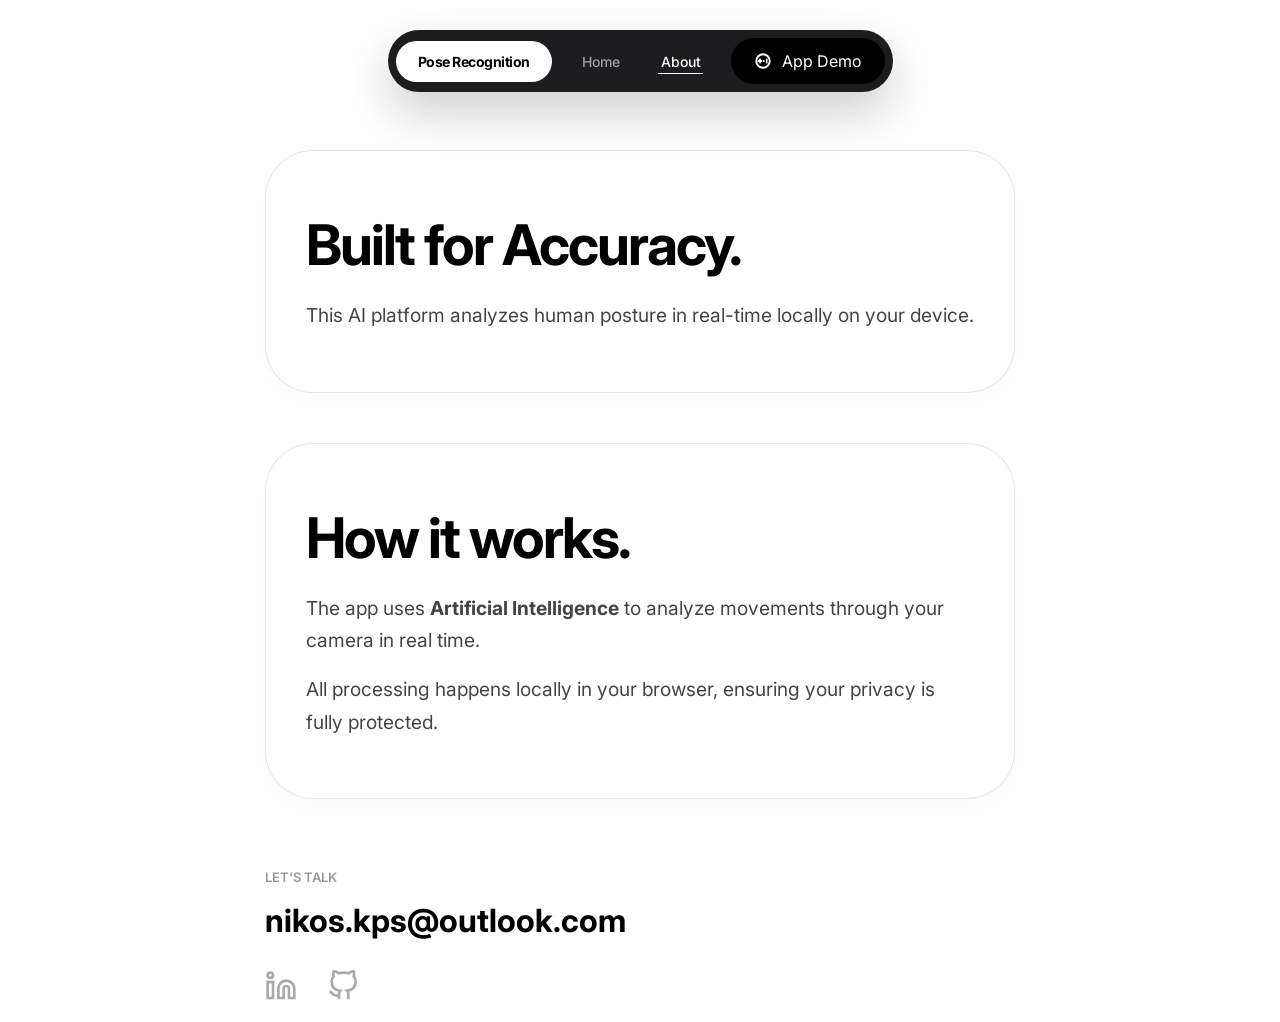
==== about.html @ 8b058928 "Add files via upload" ====
<!DOCTYPE html>
<html lang="en">
<head>
    <meta charset="UTF-8">
    <meta name="viewport" content="width=device-width, initial-scale=1.0">
    <title>About | Pose AI</title>
    <link rel="icon" href="data:image/svg+xml,<svg xmlns='http://www.w3.org/2000/svg' viewBox='0 0 24 24' fill='none' stroke='%23000' stroke-width='2'><circle cx='12' cy='5' r='2'/><path d='M12 7v7M9 21l3-7 3 7M7 11l-2 3M17 11l2 3'/></svg>">
    <link href="https://fonts.googleapis.com/css2?family=Inter:wght@400;500;600;700;800&display=swap" rel="stylesheet">
    <link rel="stylesheet" href="style.css">
</head>
<body>
    <nav class="navbar animate-in">
        <div class="nav-container">
            <div class="nav-brand-box"><span class="brand-text">Pose Recognition</span></div>
            <ul class="nav-links">
                <li><a href="home.html" class="nav-item">Home</a></li>
                <li><a href="about.html" class="nav-item active">About</a></li>
            </ul>
            <a href="index.html" class="nav-cta-btn">
                <svg class="icon-control" viewBox="0 0 24 24"><path d="M6 12h4m-2-2v4m5-2h.01M17 12h.01M17 10h.01M17 14h.01M12 21a9 9 0 1 1 0-18 9 9 0 0 1 0 18Z" stroke-linecap="round" stroke-linejoin="round"/></svg>
                <span>App Demo</span>
            </a>
        </div>
    </nav>
    <div class="about-container animate-in">
        <div class="content-card">
            <h1>Built for Accuracy.</h1>
            <p>This AI platform analyzes human posture in real-time locally on your device.</p>
        </div>
        <div class="content-card">
            <h1>How it works.</h1>
            <p>The app uses <strong>Artificial Intelligence</strong> to analyze movements through your camera in real time.</p>
            <p style="margin-top: 16px;">All processing happens locally in your browser, ensuring your privacy is fully protected.</p>
        </div>
        <div class="contact-section">
            <span class="contact-label">Let's Talk</span>
            <a href="mailto:nikos.kps@outlook.com" class="contact-email">nikos.kps@outlook.com</a>
            <div class="socials-container">
                <a href="https://www.linkedin.com/in/nikolaos-kapsalas-1b1b91358" target="_blank" class="social-link-svg">
                    <svg viewBox="0 0 24 24" class="icon-svg"><path d="M16 8a6 6 0 0 1 6 6v7h-4v-7a2 2 0 0 0-2-2 2 2 0 0 0-2 2v7h-4v-7a6 6 0 0 1 6-6z"></path><rect x="2" y="9" width="4" height="12"></rect><circle cx="4" cy="4" r="2"></circle></svg>
                </a>
                <a href="https://github.com/NikosKps" target="_blank" class="social-link-svg">
                    <svg viewBox="0 0 24 24" class="icon-svg"><path d="M9 19c-5 1.5-5-2.5-7-3m14 6v-3.87a3.37 3.37 0 0 0-.94-2.61c3.14-.35 6.44-1.54 6.44-7A5.44 5.44 0 0 0 20 4.77 5.07 5.07 0 0 0 19.91 1S18.73.65 16 2.48a13.38 13.38 0 0 0-7 0C6.27.65 5.09 1 5.09 1A5.07 5.07 0 0 0 5 4.77a5.44 5.44 0 0 0-1.5 3.78c0 5.42 3.3 6.61 6.44 7A3.37 3.37 0 0 0 9 18.13V22"></path></svg>
                </a>
            </div>
        </div>
    </div>
</body>
</html>
---- style.css ----
:root {
    --bg-page: #ffffff;
    --nav-bg: #1d1d1f;
    --text-nav: #a1a1a6;
    --border-card: rgba(0, 0, 0, 0.1);
    --card-bg: #ffffff;
    --text-primary: #000000;
    --text-secondary: #444444;
    --text-muted: #999999;
    --brand-bg: #ffffff;
    --brand-color: #000000;
    --status-neutral-bg: #f5f5f5;
    --status-neutral-color: #999;
    --canvas-bg: #000;
    --social-color: #aaaaaa;
    --social-hover: #000000;
}

@media (prefers-color-scheme: dark) {
    :root {
        --bg-page: #0f0f0f;
        --border-card: rgba(255, 255, 255, 0.08);
        --card-bg: #1a1a1a;
        --text-primary: #f5f5f5;
        --text-secondary: #aaaaaa;
        --text-muted: #666666;
        --brand-bg: #2a2a2a;
        --brand-color: #ffffff;
        --status-neutral-bg: #1a1a1a;
        --status-neutral-color: #666;
        --canvas-bg: #111;
        --social-color: #666;
        --social-hover: #ffffff;
    }
    .content-card h1 { color: var(--text-primary); }
    .menu-card { color: var(--text-primary) !important; }
    .contact-email { color: var(--text-primary) !important; }
    .menu-card:hover { border-color: #fff; }
    .status-loading { background: #222; color: #888; }
    .btn-secondary:hover { border-color: #fff; }
}

* { box-sizing: border-box; margin: 0; padding: 0; }

body, h1, h2, h3, p, span, div, li, label {
    cursor: default;
    user-select: none;
}
a, button, .menu-card, .social-link-svg, .nav-cta-btn {
    cursor: pointer !important;
}

body {
    font-family: 'Inter', -apple-system, sans-serif;
    background-color: var(--bg-page);
    display: flex;
    flex-direction: column;
    align-items: center;
    padding-top: 150px;
    padding-left: 20px;
    padding-right: 20px;
    -webkit-font-smoothing: antialiased;
    overflow-x: hidden;
    transition: background-color 0.3s;
}

/* --- NAVBAR --- */
.navbar {
    position: fixed;
    top: 30px;
    left: 0; right: 0;
    display: flex;
    justify-content: center;
    z-index: 1000;
    pointer-events: none;
}
.nav-container {
    display: flex;
    align-items: center;
    padding: 8px;
    background: var(--nav-bg);
    border-radius: 100px;
    box-shadow: 0 20px 50px rgba(0,0,0,0.2);
    gap: 12px;
    pointer-events: auto;
    width: fit-content;
}
.nav-brand-box {
    display: flex;
    align-items: center;
    background: var(--brand-bg);
    padding: 12px 22px;
    border-radius: 100px;
}
.brand-text { font-size: 14px; font-weight: 700; color: var(--brand-color); letter-spacing: -0.5px; white-space: nowrap; }

.nav-links { display: flex; gap: 5px; list-style: none; }
.nav-item {
    text-decoration: none; color: var(--text-nav);
    font-size: 14px; font-weight: 500; padding: 10px 18px;
    position: relative; transition: color 0.3s ease;
}
.nav-item::after {
    content: ''; position: absolute;
    width: 60%; height: 1.5px; bottom: 6px; left: 20%;
    background-color: #ffffff; transform: scaleX(0); opacity: 0;
    transition: all 0.4s cubic-bezier(0.16, 1, 0.3, 1);
}
.nav-item:hover { color: #ffffff; }
.nav-item:hover::after { transform: scaleX(1); opacity: 1; }
.nav-item.active { color: #ffffff; }
.nav-item.active::after { transform: scaleX(1); opacity: 1; }

.nav-cta-btn {
    display: flex; align-items: center; gap: 10px;
    background: #000; color: #fff;
    padding: 12px 22px; border-radius: 100px;
    text-decoration: none; border: 1px solid transparent;
    transition: all 0.4s cubic-bezier(0.16, 1, 0.3, 1);
}
.icon-control { width: 18px; height: 18px; fill: none; stroke: #ffffff; stroke-width: 2.5; transition: 0.4s; }
.nav-cta-btn:hover { background: #ffffff; color: #000; border-color: #000; }
.nav-cta-btn:hover .icon-control { stroke: #000; transform: rotate(-10deg); }
.nav-cta-current {
    display: flex; align-items: center; gap: 10px;
    background: #333; color: #fff;
    padding: 12px 22px; border-radius: 100px;
    border: 1px solid transparent; opacity: 0.6;
    cursor: default !important;
}

/* --- MOBILE NAVBAR --- */
@media (max-width: 540px) {
    .navbar { top: 16px; left: 12px; right: 12px; }
    .nav-container { gap: 6px; padding: 6px; width: 100%; justify-content: space-between; }
    .nav-brand-box { padding: 10px 14px; }
    .brand-text { font-size: 12px; }
    .nav-links { display: none; }
    .nav-cta-btn { padding: 10px 14px; }
    .nav-cta-btn span { display: none; }
    body { padding-top: 110px; }
}

/* --- CONTENT --- */
.about-container, .app-content {
    width: 100%; max-width: 750px;
    display: flex; flex-direction: column;
    align-items: flex-start; text-align: left;
}
.content-card {
    background: var(--card-bg);
    padding: 60px 40px; border-radius: 48px;
    border: 1px solid var(--border-card);
    margin-bottom: 50px; width: 100%;
    box-shadow: 0 10px 30px rgba(0,0,0,0.02);
}
.content-card h1 { font-size: 3.5rem; letter-spacing: -2px; margin-bottom: 20px; color: var(--text-primary); }
.content-card p { font-size: 1.2rem; color: var(--text-secondary); line-height: 1.7; }

.menu-grid {
    display: grid; grid-template-columns: repeat(auto-fit, minmax(280px, 1fr));
    gap: 25px; width: 100%; max-width: 850px; margin-top: 50px;
}
.menu-card {
    background: var(--card-bg); padding: 45px 30px; border-radius: 40px;
    border: 1px solid var(--border-card); text-decoration: none !important;
    color: var(--text-primary) !important; transition: 0.4s;
    display: flex; flex-direction: column; align-items: center; text-align: center;
}
.menu-card:hover { transform: translateY(-10px); box-shadow: 0 30px 60px rgba(0,0,0,0.08); border-color: #000; }
.menu-card h3 { margin-bottom: 10px; }
.menu-card p { color: var(--text-secondary); }

/* --- CONTACT --- */
.contact-section { width: 100%; padding: 20px 0; }
.contact-label { font-size: 13px; color: var(--text-muted); text-transform: uppercase; font-weight: 600; display: block; margin-bottom: 16px; }
.contact-email {
    color: var(--text-primary);
    text-decoration: none;
    font-weight: 700;
    font-size: 2rem;
    display: inline-block;
    position: relative;
}
.contact-email::after {
    content: '';
    position: absolute;
    left: 0;
    bottom: -2px;
    width: 100%;
    height: 2px;
    background: var(--text-primary);
    transform: scaleX(0);
    transform-origin: left;
    transition: transform 0.4s cubic-bezier(0.16, 1, 0.3, 1);
}
.contact-email:hover::after { transform: scaleX(1); }

.socials-container { display: flex; gap: 30px; align-items: center; margin-top: 30px; }
.social-link-svg { color: var(--social-color); transition: 0.3s; display: flex; align-items: center; }
.social-link-svg:hover { color: var(--social-hover); transform: translateY(-3px); }
.icon-svg { width: 32px; height: 32px; stroke: currentColor; fill: none; stroke-width: 2; }

/* --- APP / CAMERA --- */
#canvas-container {
    width: 100%; max-width: 450px; aspect-ratio: 1/1;
    border-radius: 40px; overflow: hidden;
    background: var(--canvas-bg); border: 1px solid var(--border-card);
    margin: 0 auto 20px;
}
.btn-group {
    width: 100%; display: flex; justify-content: center;
    gap: 12px; margin-bottom: 25px;
}
.btn-main {
    padding: 18px 45px; font-size: 16px; font-weight: 700;
    background: #000; color: #fff; border: none;
    border-radius: 100px; transition: 0.3s; align-self: center;
}
.btn-main:hover:not(:disabled) { background: #333; transform: translateY(-2px); }
.btn-main:disabled { opacity: 0.5; cursor: not-allowed !important; transform: none; }

.btn-secondary {
    padding: 18px 45px; font-size: 16px; font-weight: 700;
    background: transparent; color: var(--text-primary);
    border: 2px solid var(--border-card);
    border-radius: 100px; transition: 0.3s; align-self: center;
    display: none;
}
.btn-secondary:hover { border-color: #000; }

#label-container {
    margin: 30px auto; padding: 15px 40px; border-radius: 100px;
    font-size: 15px; font-weight: 700; text-transform: uppercase;
    width: fit-content; transition: background 0.3s, color 0.3s;
}
.status-neutral { background: var(--status-neutral-bg); color: var(--status-neutral-color); }
.status-main { background: #000; color: #fff; }
.status-loading { background: #f0f0f0; color: #555; animation: pulse 1.2s ease-in-out infinite; }

/* --- ANIMATIONS --- */
@keyframes pulse { 0%, 100% { opacity: 1; } 50% { opacity: 0.5; } }
.animate-in { opacity: 0; animation: slideInUp 0.8s cubic-bezier(0.16, 1, 0.3, 1) forwards; }
@keyframes slideInUp { from { opacity: 0; transform: translateY(30px); } to { opacity: 1; transform: translateY(0); } }
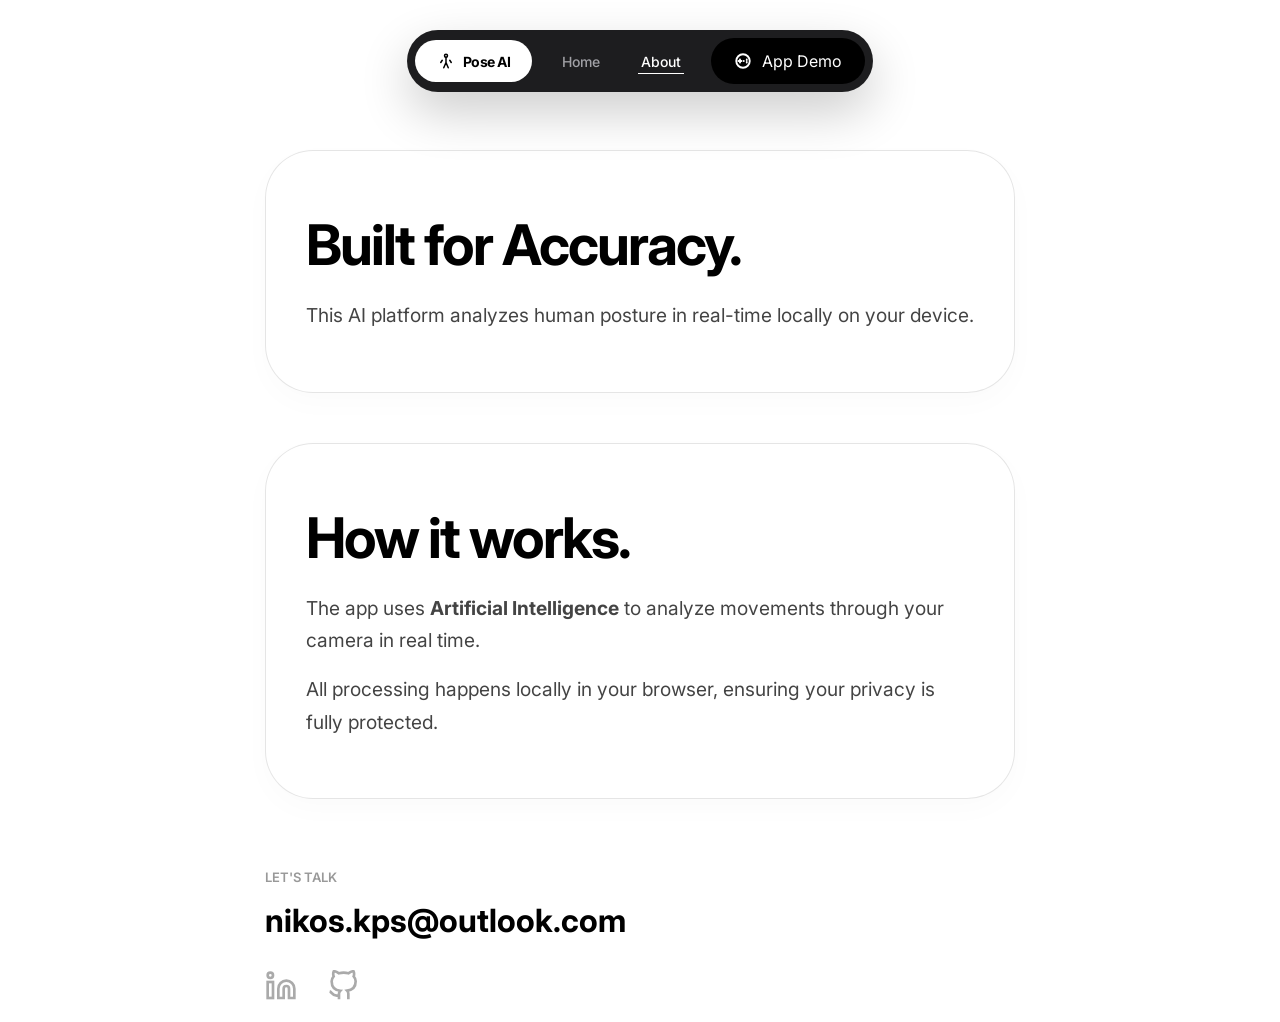
==== commit 0b3110cd: "Implement mobile menu and toggle script Added mobile navigation menu and toggle functionality." ====
--- a/about.html
+++ b/about.html
@@ -11,7 +11,10 @@
 <body>
     <nav class="navbar animate-in">
         <div class="nav-container">
-            <div class="nav-brand-box"><span class="brand-text">Pose Recognition</span></div>
+            <a href="home.html" class="nav-brand-box" style="text-decoration:none;display:flex;align-items:center;gap:8px;">
+                <svg style="width:18px;height:18px;fill:none;stroke:var(--brand-color);stroke-width:2;stroke-linecap:round;stroke-linejoin:round;flex-shrink:0;" viewBox="0 0 24 24"><circle cx="12" cy="5" r="2"/><path d="M12 7v7M9 21l3-7 3 7M7 11l-2 3M17 11l2 3"/></svg>
+                <span class="brand-text">Pose AI</span>
+            </a>
             <ul class="nav-links">
                 <li><a href="home.html" class="nav-item">Home</a></li>
                 <li><a href="about.html" class="nav-item active">About</a></li>
@@ -20,8 +23,22 @@
                 <svg class="icon-control" viewBox="0 0 24 24"><path d="M6 12h4m-2-2v4m5-2h.01M17 12h.01M17 10h.01M17 14h.01M12 21a9 9 0 1 1 0-18 9 9 0 0 1 0 18Z" stroke-linecap="round" stroke-linejoin="round"/></svg>
                 <span>App Demo</span>
             </a>
+            <button class="hamburger-btn" id="hamburger" onclick="toggleMenu()" aria-label="Menu">
+                <span></span><span></span><span></span>
+            </button>
         </div>
     </nav>
+
+    <div class="mobile-menu" id="mobile-menu">
+        <a href="home.html">Home</a>
+        <a href="about.html" class="active">About</a>
+        <div class="mobile-divider"></div>
+        <a href="index.html" class="mobile-cta">
+            <svg style="width:16px;height:16px;fill:none;stroke:#fff;stroke-width:2.5" viewBox="0 0 24 24"><path d="M6 12h4m-2-2v4m5-2h.01M17 12h.01M17 10h.01M17 14h.01M12 21a9 9 0 1 1 0-18 9 9 0 0 1 0 18Z" stroke-linecap="round" stroke-linejoin="round"/></svg>
+            App Demo
+        </a>
+    </div>
+
     <div class="about-container animate-in">
         <div class="content-card">
             <h1>Built for Accuracy.</h1>
@@ -45,5 +62,22 @@
             </div>
         </div>
     </div>
+
+    <script>
+        function toggleMenu() {
+            const btn = document.getElementById('hamburger');
+            const menu = document.getElementById('mobile-menu');
+            btn.classList.toggle('open');
+            menu.classList.toggle('open');
+        }
+        document.addEventListener('click', function(e) {
+            const btn = document.getElementById('hamburger');
+            const menu = document.getElementById('mobile-menu');
+            if (!btn.contains(e.target) && !menu.contains(e.target)) {
+                btn.classList.remove('open');
+                menu.classList.remove('open');
+            }
+        });
+    </script>
 </body>
-</html>+</html>
--- a/style.css
+++ b/style.css
@@ -88,6 +88,7 @@
 .nav-brand-box {
     display: flex;
     align-items: center;
+    gap: 8px;
     background: var(--brand-bg);
     padding: 12px 22px;
     border-radius: 100px;
@@ -129,6 +130,89 @@
     cursor: default !important;
 }
 
+/* --- HAMBURGER BUTTON --- */
+.hamburger-btn {
+    display: none;
+    flex-direction: column;
+    justify-content: center;
+    align-items: center;
+    gap: 5px;
+    width: 42px;
+    height: 42px;
+    background: transparent;
+    border: none;
+    cursor: pointer !important;
+    padding: 8px;
+    border-radius: 50%;
+    transition: background 0.2s;
+}
+.hamburger-btn:hover { background: rgba(255,255,255,0.1); }
+.hamburger-btn span {
+    display: block;
+    width: 20px;
+    height: 2px;
+    background: #fff;
+    border-radius: 2px;
+    transition: all 0.3s cubic-bezier(0.16, 1, 0.3, 1);
+    transform-origin: center;
+}
+.hamburger-btn.open span:nth-child(1) { transform: translateY(7px) rotate(45deg); }
+.hamburger-btn.open span:nth-child(2) { opacity: 0; transform: scaleX(0); }
+.hamburger-btn.open span:nth-child(3) { transform: translateY(-7px) rotate(-45deg); }
+
+/* --- MOBILE DROPDOWN --- */
+.mobile-menu {
+    display: none;
+    position: fixed;
+    top: 76px;
+    left: 12px;
+    right: 12px;
+    background: var(--nav-bg);
+    border-radius: 24px;
+    padding: 12px;
+    z-index: 999;
+    flex-direction: column;
+    gap: 4px;
+    box-shadow: 0 20px 50px rgba(0,0,0,0.3);
+    opacity: 0;
+    transform: translateY(-10px);
+    transition: opacity 0.3s cubic-bezier(0.16, 1, 0.3, 1), transform 0.3s cubic-bezier(0.16, 1, 0.3, 1);
+    pointer-events: none;
+}
+.mobile-menu.open {
+    opacity: 1;
+    transform: translateY(0);
+    pointer-events: auto;
+}
+.mobile-menu a {
+    text-decoration: none;
+    color: var(--text-nav);
+    font-size: 15px;
+    font-weight: 600;
+    padding: 14px 18px;
+    border-radius: 16px;
+    transition: background 0.2s, color 0.2s;
+    display: block;
+}
+.mobile-menu a:hover, .mobile-menu a.active {
+    background: rgba(255,255,255,0.08);
+    color: #fff;
+}
+.mobile-menu .mobile-divider {
+    height: 1px;
+    background: rgba(255,255,255,0.08);
+    margin: 4px 0;
+}
+.mobile-menu a.mobile-cta {
+    background: #000;
+    color: #fff;
+    display: flex;
+    align-items: center;
+    gap: 10px;
+    margin-top: 4px;
+}
+.mobile-menu a.mobile-cta:hover { background: #222; }
+
 /* --- MOBILE NAVBAR --- */
 @media (max-width: 540px) {
     .navbar { top: 16px; left: 12px; right: 12px; }
@@ -136,8 +220,10 @@
     .nav-brand-box { padding: 10px 14px; }
     .brand-text { font-size: 12px; }
     .nav-links { display: none; }
-    .nav-cta-btn { padding: 10px 14px; }
-    .nav-cta-btn span { display: none; }
+    .nav-cta-btn { display: none; }
+    .nav-cta-current { display: none; }
+    .hamburger-btn { display: flex; }
+    .mobile-menu { display: flex; }
     body { padding-top: 110px; }
 }
 
@@ -241,4 +327,4 @@
 /* --- ANIMATIONS --- */
 @keyframes pulse { 0%, 100% { opacity: 1; } 50% { opacity: 0.5; } }
 .animate-in { opacity: 0; animation: slideInUp 0.8s cubic-bezier(0.16, 1, 0.3, 1) forwards; }
-@keyframes slideInUp { from { opacity: 0; transform: translateY(30px); } to { opacity: 1; transform: translateY(0); } }+@keyframes slideInUp { from { opacity: 0; transform: translateY(30px); } to { opacity: 1; transform: translateY(0); } }
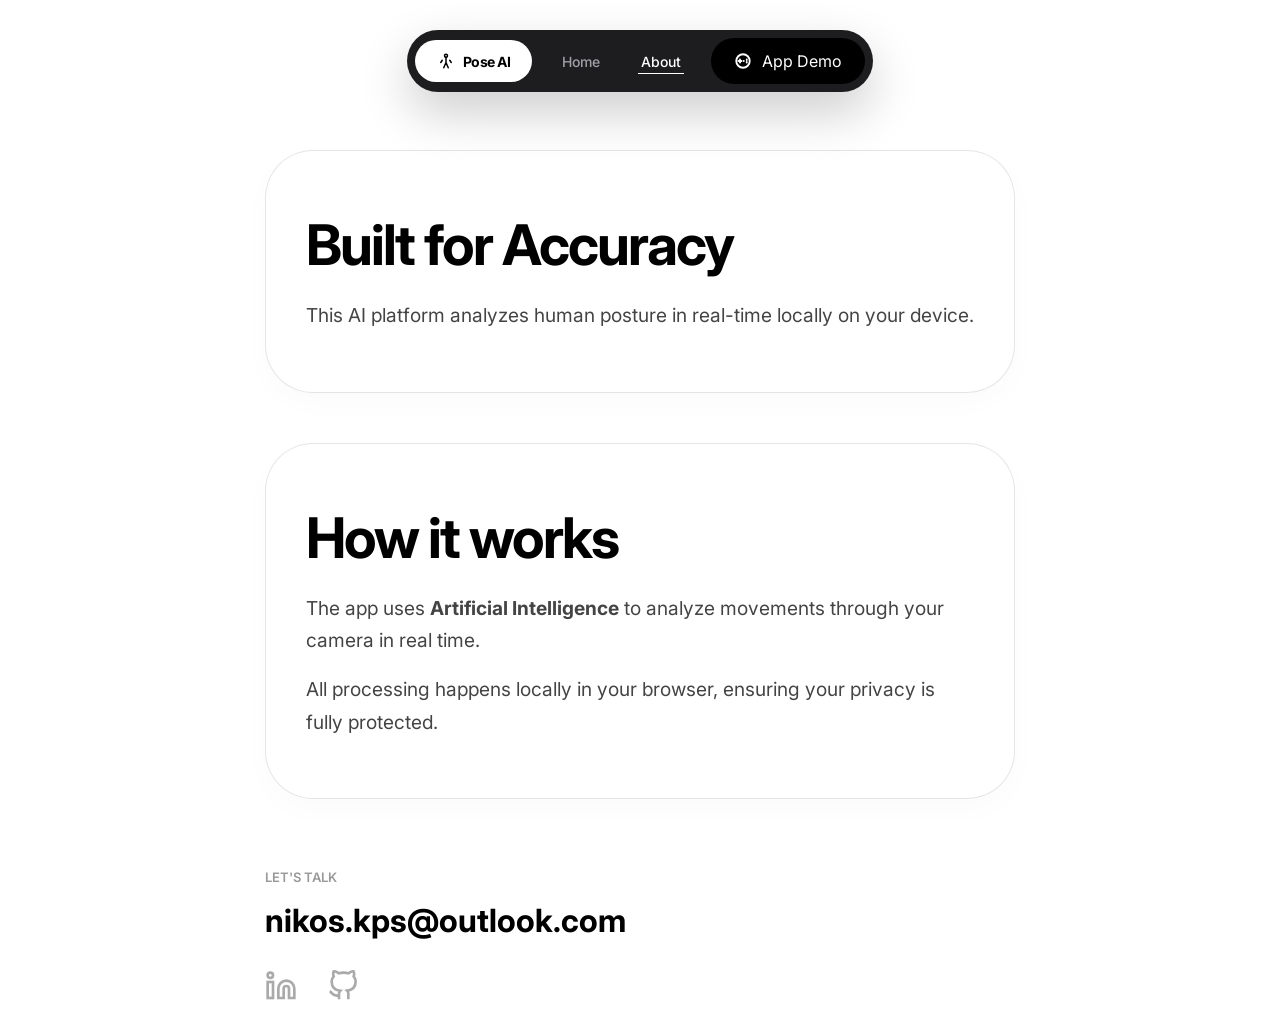
==== commit 0416c4bc: "Fix HTML encoding issues in about.html" ====
--- a/about.html
+++ b/about.html
@@ -41,11 +41,11 @@
 
     <div class="about-container animate-in">
         <div class="content-card">
-            <h1>Built for Accuracy.</h1>
+            <h1>Built for Accuracy</h1>
             <p>This AI platform analyzes human posture in real-time locally on your device.</p>
         </div>
         <div class="content-card">
-            <h1>How it works.</h1>
+            <h1>How it works</h1>
             <p>The app uses <strong>Artificial Intelligence</strong> to analyze movements through your camera in real time.</p>
             <p style="margin-top: 16px;">All processing happens locally in your browser, ensuring your privacy is fully protected.</p>
         </div>
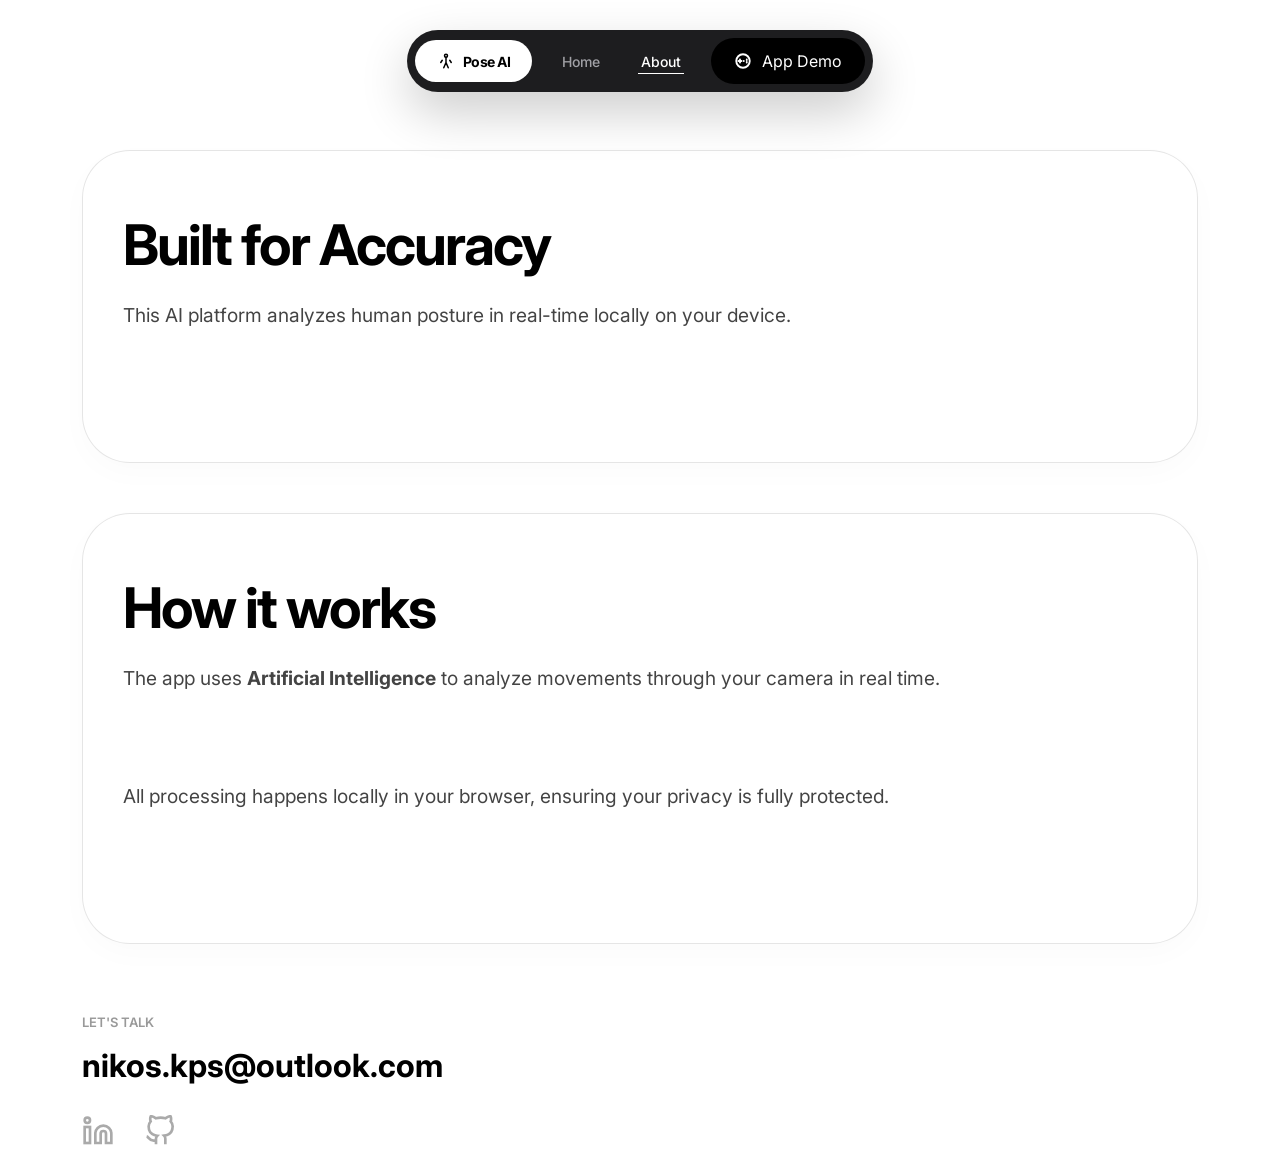
==== commit 45f43b6a: "Update about.html" ====
--- a/about.html
+++ b/about.html
@@ -1,18 +1,26 @@
 <!DOCTYPE html>
 <html lang="en">
+
 <head>
     <meta charset="UTF-8">
     <meta name="viewport" content="width=device-width, initial-scale=1.0">
     <title>About | Pose AI</title>
-    <link rel="icon" href="data:image/svg+xml,<svg xmlns='http://www.w3.org/2000/svg' viewBox='0 0 24 24' fill='none' stroke='%23000' stroke-width='2'><circle cx='12' cy='5' r='2'/><path d='M12 7v7M9 21l3-7 3 7M7 11l-2 3M17 11l2 3'/></svg>">
+    <link rel="icon"
+        href="data:image/svg+xml,<svg xmlns='http://www.w3.org/2000/svg' viewBox='0 0 24 24' fill='none' stroke='%23000' stroke-width='2'><circle cx='12' cy='5' r='2'/><path d='M12 7v7M9 21l3-7 3 7M7 11l-2 3M17 11l2 3'/></svg>">
     <link href="https://fonts.googleapis.com/css2?family=Inter:wght@400;500;600;700;800&display=swap" rel="stylesheet">
     <link rel="stylesheet" href="style.css">
 </head>
+
 <body>
     <nav class="navbar animate-in">
         <div class="nav-container">
-            <a href="home.html" class="nav-brand-box" style="text-decoration:none;display:flex;align-items:center;gap:8px;">
-                <svg style="width:18px;height:18px;fill:none;stroke:var(--brand-color);stroke-width:2;stroke-linecap:round;stroke-linejoin:round;flex-shrink:0;" viewBox="0 0 24 24"><circle cx="12" cy="5" r="2"/><path d="M12 7v7M9 21l3-7 3 7M7 11l-2 3M17 11l2 3"/></svg>
+            <a href="home.html" class="nav-brand-box"
+                style="text-decoration:none;display:flex;align-items:center;gap:8px;">
+                <svg style="width:18px;height:18px;fill:none;stroke:var(--brand-color);stroke-width:2;stroke-linecap:round;stroke-linejoin:round;flex-shrink:0;"
+                    viewBox="0 0 24 24">
+                    <circle cx="12" cy="5" r="2" />
+                    <path d="M12 7v7M9 21l3-7 3 7M7 11l-2 3M17 11l2 3" />
+                </svg>
                 <span class="brand-text">Pose AI</span>
             </a>
             <ul class="nav-links">
@@ -20,7 +28,10 @@
                 <li><a href="about.html" class="nav-item active">About</a></li>
             </ul>
             <a href="index.html" class="nav-cta-btn">
-                <svg class="icon-control" viewBox="0 0 24 24"><path d="M6 12h4m-2-2v4m5-2h.01M17 12h.01M17 10h.01M17 14h.01M12 21a9 9 0 1 1 0-18 9 9 0 0 1 0 18Z" stroke-linecap="round" stroke-linejoin="round"/></svg>
+                <svg class="icon-control" viewBox="0 0 24 24">
+                    <path d="M6 12h4m-2-2v4m5-2h.01M17 12h.01M17 10h.01M17 14h.01M12 21a9 9 0 1 1 0-18 9 9 0 0 1 0 18Z"
+                        stroke-linecap="round" stroke-linejoin="round" />
+                </svg>
                 <span>App Demo</span>
             </a>
             <button class="hamburger-btn" id="hamburger" onclick="toggleMenu()" aria-label="Menu">
@@ -34,7 +45,10 @@
         <a href="about.html" class="active">About</a>
         <div class="mobile-divider"></div>
         <a href="index.html" class="mobile-cta">
-            <svg style="width:16px;height:16px;fill:none;stroke:#fff;stroke-width:2.5" viewBox="0 0 24 24"><path d="M6 12h4m-2-2v4m5-2h.01M17 12h.01M17 10h.01M17 14h.01M12 21a9 9 0 1 1 0-18 9 9 0 0 1 0 18Z" stroke-linecap="round" stroke-linejoin="round"/></svg>
+            <svg style="width:16px;height:16px;fill:none;stroke:#fff;stroke-width:2.5" viewBox="0 0 24 24">
+                <path d="M6 12h4m-2-2v4m5-2h.01M17 12h.01M17 10h.01M17 14h.01M12 21a9 9 0 1 1 0-18 9 9 0 0 1 0 18Z"
+                    stroke-linecap="round" stroke-linejoin="round" />
+            </svg>
             App Demo
         </a>
     </div>
@@ -46,18 +60,29 @@
         </div>
         <div class="content-card">
             <h1>How it works</h1>
-            <p>The app uses <strong>Artificial Intelligence</strong> to analyze movements through your camera in real time.</p>
-            <p style="margin-top: 16px;">All processing happens locally in your browser, ensuring your privacy is fully protected.</p>
+            <p>The app uses <strong>Artificial Intelligence</strong> to analyze movements through your camera in real
+                time.</p>
+            <p style="margin-top: 16px;">All processing happens locally in your browser, ensuring your privacy is fully
+                protected.</p>
         </div>
         <div class="contact-section">
             <span class="contact-label">Let's Talk</span>
             <a href="mailto:nikos.kps@outlook.com" class="contact-email">nikos.kps@outlook.com</a>
             <div class="socials-container">
-                <a href="https://www.linkedin.com/in/nikolaos-kapsalas-1b1b91358" target="_blank" class="social-link-svg">
-                    <svg viewBox="0 0 24 24" class="icon-svg"><path d="M16 8a6 6 0 0 1 6 6v7h-4v-7a2 2 0 0 0-2-2 2 2 0 0 0-2 2v7h-4v-7a6 6 0 0 1 6-6z"></path><rect x="2" y="9" width="4" height="12"></rect><circle cx="4" cy="4" r="2"></circle></svg>
+                <a href="https://www.linkedin.com/in/nikolaos-kapsalas-1b1b91358" target="_blank"
+                    class="social-link-svg">
+                    <svg viewBox="0 0 24 24" class="icon-svg">
+                        <path d="M16 8a6 6 0 0 1 6 6v7h-4v-7a2 2 0 0 0-2-2 2 2 0 0 0-2 2v7h-4v-7a6 6 0 0 1 6-6z"></path>
+                        <rect x="2" y="9" width="4" height="12"></rect>
+                        <circle cx="4" cy="4" r="2"></circle>
+                    </svg>
                 </a>
                 <a href="https://github.com/NikosKps" target="_blank" class="social-link-svg">
-                    <svg viewBox="0 0 24 24" class="icon-svg"><path d="M9 19c-5 1.5-5-2.5-7-3m14 6v-3.87a3.37 3.37 0 0 0-.94-2.61c3.14-.35 6.44-1.54 6.44-7A5.44 5.44 0 0 0 20 4.77 5.07 5.07 0 0 0 19.91 1S18.73.65 16 2.48a13.38 13.38 0 0 0-7 0C6.27.65 5.09 1 5.09 1A5.07 5.07 0 0 0 5 4.77a5.44 5.44 0 0 0-1.5 3.78c0 5.42 3.3 6.61 6.44 7A3.37 3.37 0 0 0 9 18.13V22"></path></svg>
+                    <svg viewBox="0 0 24 24" class="icon-svg">
+                        <path
+                            d="M9 19c-5 1.5-5-2.5-7-3m14 6v-3.87a3.37 3.37 0 0 0-.94-2.61c3.14-.35 6.44-1.54 6.44-7A5.44 5.44 0 0 0 20 4.77 5.07 5.07 0 0 0 19.91 1S18.73.65 16 2.48a13.38 13.38 0 0 0-7 0C6.27.65 5.09 1 5.09 1A5.07 5.07 0 0 0 5 4.77a5.44 5.44 0 0 0-1.5 3.78c0 5.42 3.3 6.61 6.44 7A3.37 3.37 0 0 0 9 18.13V22">
+                        </path>
+                    </svg>
                 </a>
             </div>
         </div>
@@ -70,7 +95,7 @@
             btn.classList.toggle('open');
             menu.classList.toggle('open');
         }
-        document.addEventListener('click', function(e) {
+        document.addEventListener('click', function (e) {
             const btn = document.getElementById('hamburger');
             const menu = document.getElementById('mobile-menu');
             if (!btn.contains(e.target) && !menu.contains(e.target)) {
@@ -80,4 +105,5 @@
         });
     </script>
 </body>
+
 </html>
--- a/style.css
+++ b/style.css
@@ -32,21 +32,57 @@
         --social-color: #666;
         --social-hover: #ffffff;
     }
-    .content-card h1 { color: var(--text-primary); }
-    .menu-card { color: var(--text-primary) !important; }
-    .contact-email { color: var(--text-primary) !important; }
-    .menu-card:hover { border-color: #fff; }
-    .status-loading { background: #222; color: #888; }
-    .btn-secondary:hover { border-color: #fff; }
-}
-
-* { box-sizing: border-box; margin: 0; padding: 0; }
-
-body, h1, h2, h3, p, span, div, li, label {
+
+    .content-card h1 {
+        color: var(--text-primary);
+    }
+
+    .menu-card {
+        color: var(--text-primary) !important;
+    }
+
+    .contact-email {
+        color: var(--text-primary) !important;
+    }
+
+    .menu-card:hover {
+        border-color: #fff;
+    }
+
+    .status-loading {
+        background: #222;
+        color: #888;
+    }
+
+    .btn-secondary:hover {
+        border-color: #fff;
+    }
+}
+
+* {
+    box-sizing: border-box;
+    margin: 0;
+    padding: 0;
+}
+
+body,
+h1,
+h2,
+h3,
+p,
+span,
+div,
+li,
+label {
     cursor: default;
     user-select: none;
 }
-a, button, .menu-card, .social-link-svg, .nav-cta-btn {
+
+a,
+button,
+.menu-card,
+.social-link-svg,
+.nav-cta-btn {
     cursor: pointer !important;
 }
 
@@ -68,23 +104,26 @@
 .navbar {
     position: fixed;
     top: 30px;
-    left: 0; right: 0;
+    left: 0;
+    right: 0;
     display: flex;
     justify-content: center;
     z-index: 1000;
     pointer-events: none;
 }
+
 .nav-container {
     display: flex;
     align-items: center;
     padding: 8px;
     background: var(--nav-bg);
     border-radius: 100px;
-    box-shadow: 0 20px 50px rgba(0,0,0,0.2);
+    box-shadow: 0 20px 50px rgba(0, 0, 0, 0.2);
     gap: 12px;
     pointer-events: auto;
     width: fit-content;
 }
+
 .nav-brand-box {
     display: flex;
     align-items: center;
@@ -93,40 +132,105 @@
     padding: 12px 22px;
     border-radius: 100px;
 }
-.brand-text { font-size: 14px; font-weight: 700; color: var(--brand-color); letter-spacing: -0.5px; white-space: nowrap; }
-
-.nav-links { display: flex; gap: 5px; list-style: none; }
+
+.brand-text {
+    font-size: 14px;
+    font-weight: 700;
+    color: var(--brand-color);
+    letter-spacing: -0.5px;
+    white-space: nowrap;
+}
+
+.nav-links {
+    display: flex;
+    gap: 5px;
+    list-style: none;
+}
+
 .nav-item {
-    text-decoration: none; color: var(--text-nav);
-    font-size: 14px; font-weight: 500; padding: 10px 18px;
-    position: relative; transition: color 0.3s ease;
-}
+    text-decoration: none;
+    color: var(--text-nav);
+    font-size: 14px;
+    font-weight: 500;
+    padding: 10px 18px;
+    position: relative;
+    transition: color 0.3s ease;
+}
+
 .nav-item::after {
-    content: ''; position: absolute;
-    width: 60%; height: 1.5px; bottom: 6px; left: 20%;
-    background-color: #ffffff; transform: scaleX(0); opacity: 0;
+    content: '';
+    position: absolute;
+    width: 60%;
+    height: 1.5px;
+    bottom: 6px;
+    left: 20%;
+    background-color: #ffffff;
+    transform: scaleX(0);
+    opacity: 0;
     transition: all 0.4s cubic-bezier(0.16, 1, 0.3, 1);
 }
-.nav-item:hover { color: #ffffff; }
-.nav-item:hover::after { transform: scaleX(1); opacity: 1; }
-.nav-item.active { color: #ffffff; }
-.nav-item.active::after { transform: scaleX(1); opacity: 1; }
+
+.nav-item:hover {
+    color: #ffffff;
+}
+
+.nav-item:hover::after {
+    transform: scaleX(1);
+    opacity: 1;
+}
+
+.nav-item.active {
+    color: #ffffff;
+}
+
+.nav-item.active::after {
+    transform: scaleX(1);
+    opacity: 1;
+}
 
 .nav-cta-btn {
-    display: flex; align-items: center; gap: 10px;
-    background: #000; color: #fff;
-    padding: 12px 22px; border-radius: 100px;
-    text-decoration: none; border: 1px solid transparent;
+    display: flex;
+    align-items: center;
+    gap: 10px;
+    background: #000;
+    color: #fff;
+    padding: 12px 22px;
+    border-radius: 100px;
+    text-decoration: none;
+    border: 1px solid transparent;
     transition: all 0.4s cubic-bezier(0.16, 1, 0.3, 1);
 }
-.icon-control { width: 18px; height: 18px; fill: none; stroke: #ffffff; stroke-width: 2.5; transition: 0.4s; }
-.nav-cta-btn:hover { background: #ffffff; color: #000; border-color: #000; }
-.nav-cta-btn:hover .icon-control { stroke: #000; transform: rotate(-10deg); }
+
+.icon-control {
+    width: 18px;
+    height: 18px;
+    fill: none;
+    stroke: #ffffff;
+    stroke-width: 2.5;
+    transition: 0.4s;
+}
+
+.nav-cta-btn:hover {
+    background: #ffffff;
+    color: #000;
+    border-color: #000;
+}
+
+.nav-cta-btn:hover .icon-control {
+    stroke: #000;
+    transform: rotate(-10deg);
+}
+
 .nav-cta-current {
-    display: flex; align-items: center; gap: 10px;
-    background: #333; color: #fff;
-    padding: 12px 22px; border-radius: 100px;
-    border: 1px solid transparent; opacity: 0.6;
+    display: flex;
+    align-items: center;
+    gap: 10px;
+    background: #333;
+    color: #fff;
+    padding: 12px 22px;
+    border-radius: 100px;
+    border: 1px solid transparent;
+    opacity: 0.6;
     cursor: default !important;
 }
 
@@ -146,7 +250,11 @@
     border-radius: 50%;
     transition: background 0.2s;
 }
-.hamburger-btn:hover { background: rgba(255,255,255,0.1); }
+
+.hamburger-btn:hover {
+    background: rgba(255, 255, 255, 0.1);
+}
+
 .hamburger-btn span {
     display: block;
     width: 20px;
@@ -156,9 +264,19 @@
     transition: all 0.3s cubic-bezier(0.16, 1, 0.3, 1);
     transform-origin: center;
 }
-.hamburger-btn.open span:nth-child(1) { transform: translateY(7px) rotate(45deg); }
-.hamburger-btn.open span:nth-child(2) { opacity: 0; transform: scaleX(0); }
-.hamburger-btn.open span:nth-child(3) { transform: translateY(-7px) rotate(-45deg); }
+
+.hamburger-btn.open span:nth-child(1) {
+    transform: translateY(7px) rotate(45deg);
+}
+
+.hamburger-btn.open span:nth-child(2) {
+    opacity: 0;
+    transform: scaleX(0);
+}
+
+.hamburger-btn.open span:nth-child(3) {
+    transform: translateY(-7px) rotate(-45deg);
+}
 
 /* --- MOBILE DROPDOWN --- */
 .mobile-menu {
@@ -173,17 +291,19 @@
     z-index: 999;
     flex-direction: column;
     gap: 4px;
-    box-shadow: 0 20px 50px rgba(0,0,0,0.3);
+    box-shadow: 0 20px 50px rgba(0, 0, 0, 0.3);
     opacity: 0;
     transform: translateY(-10px);
     transition: opacity 0.3s cubic-bezier(0.16, 1, 0.3, 1), transform 0.3s cubic-bezier(0.16, 1, 0.3, 1);
     pointer-events: none;
 }
+
 .mobile-menu.open {
     opacity: 1;
     transform: translateY(0);
     pointer-events: auto;
 }
+
 .mobile-menu a {
     text-decoration: none;
     color: var(--text-nav);
@@ -194,15 +314,19 @@
     transition: background 0.2s, color 0.2s;
     display: block;
 }
-.mobile-menu a:hover, .mobile-menu a.active {
-    background: rgba(255,255,255,0.08);
+
+.mobile-menu a:hover,
+.mobile-menu a.active {
+    background: rgba(255, 255, 255, 0.08);
     color: #fff;
 }
+
 .mobile-menu .mobile-divider {
     height: 1px;
-    background: rgba(255,255,255,0.08);
+    background: rgba(255, 255, 255, 0.08);
     margin: 4px 0;
 }
+
 .mobile-menu a.mobile-cta {
     background: #000;
     color: #fff;
@@ -211,55 +335,146 @@
     gap: 10px;
     margin-top: 4px;
 }
-.mobile-menu a.mobile-cta:hover { background: #222; }
+
+.mobile-menu a.mobile-cta:hover {
+    background: #222;
+}
 
 /* --- MOBILE NAVBAR --- */
 @media (max-width: 540px) {
-    .navbar { top: 16px; left: 12px; right: 12px; }
-    .nav-container { gap: 6px; padding: 6px; width: 100%; justify-content: space-between; }
-    .nav-brand-box { padding: 10px 14px; }
-    .brand-text { font-size: 12px; }
-    .nav-links { display: none; }
-    .nav-cta-btn { display: none; }
-    .nav-cta-current { display: none; }
-    .hamburger-btn { display: flex; }
-    .mobile-menu { display: flex; }
-    body { padding-top: 110px; }
+    .navbar {
+        top: 16px;
+        left: 12px;
+        right: 12px;
+    }
+
+    .nav-container {
+        gap: 6px;
+        padding: 6px;
+        width: 100%;
+        justify-content: space-between;
+    }
+
+    .nav-brand-box {
+        padding: 10px 14px;
+    }
+
+    .brand-text {
+        font-size: 12px;
+    }
+
+    .nav-links {
+        display: none;
+    }
+
+    .nav-cta-btn {
+        display: none;
+    }
+
+    .nav-cta-current {
+        display: none;
+    }
+
+    .hamburger-btn {
+        display: flex;
+    }
+
+    .mobile-menu {
+        display: flex;
+    }
+
+    body {
+        padding-top: 110px;
+    }
 }
 
 /* --- CONTENT --- */
-.about-container, .app-content {
-    width: 100%; max-width: 750px;
-    display: flex; flex-direction: column;
-    align-items: flex-start; text-align: left;
-}
+.about-container,
+.app-content {
+    width: 90%;
+    /*max-width: 750px;*/
+    display: flex;
+    flex-direction: column;
+    align-items: flex-start;
+    text-align: left;
+}
+
 .content-card {
     background: var(--card-bg);
-    padding: 60px 40px; border-radius: 48px;
+    padding: 60px 40px;
+    border-radius: 48px;
     border: 1px solid var(--border-card);
-    margin-bottom: 50px; width: 100%;
-    box-shadow: 0 10px 30px rgba(0,0,0,0.02);
-}
-.content-card h1 { font-size: 3.5rem; letter-spacing: -2px; margin-bottom: 20px; color: var(--text-primary); }
-.content-card p { font-size: 1.2rem; color: var(--text-secondary); line-height: 1.7; }
+    margin-bottom: 50px;
+    width: 100%;
+    box-shadow: 0 10px 30px rgba(0, 0, 0, 0.02);
+}
+
+.content-card h1 {
+    font-size: 3.5rem;
+    letter-spacing: -2px;
+    margin-bottom: 20px;
+    color: var(--text-primary);
+}
+
+.content-card p {
+    font-size: 1.2rem;
+    color: var(--text-secondary);
+    line-height: 1.7;
+    padding-bottom: 70px;
+}
 
 .menu-grid {
-    display: grid; grid-template-columns: repeat(auto-fit, minmax(280px, 1fr));
-    gap: 25px; width: 100%; max-width: 850px; margin-top: 50px;
-}
+    display: grid;
+    grid-template-columns: repeat(auto-fit, minmax(280px, 1fr));
+    gap: 25px;
+    width: 100%;
+    max-width: 850px;
+    margin-top: 50px;
+}
+
 .menu-card {
-    background: var(--card-bg); padding: 45px 30px; border-radius: 40px;
-    border: 1px solid var(--border-card); text-decoration: none !important;
-    color: var(--text-primary) !important; transition: 0.4s;
-    display: flex; flex-direction: column; align-items: center; text-align: center;
-}
-.menu-card:hover { transform: translateY(-10px); box-shadow: 0 30px 60px rgba(0,0,0,0.08); border-color: #000; }
-.menu-card h3 { margin-bottom: 10px; }
-.menu-card p { color: var(--text-secondary); }
+    background: var(--card-bg);
+    padding: 45px 30px;
+    border-radius: 40px;
+    border: 1px solid var(--border-card);
+    text-decoration: none !important;
+    color: var(--text-primary) !important;
+    transition: 0.4s;
+    display: flex;
+    flex-direction: column;
+    align-items: center;
+    text-align: center;
+}
+
+.menu-card:hover {
+    transform: translateY(-10px);
+    box-shadow: 0 30px 60px rgba(0, 0, 0, 0.08);
+    border-color: #000;
+}
+
+.menu-card h3 {
+    margin-bottom: 10px;
+}
+
+.menu-card p {
+    color: var(--text-secondary);
+}
 
 /* --- CONTACT --- */
-.contact-section { width: 100%; padding: 20px 0; }
-.contact-label { font-size: 13px; color: var(--text-muted); text-transform: uppercase; font-weight: 600; display: block; margin-bottom: 16px; }
+.contact-section {
+    width: 100%;
+    padding: 20px 0;
+}
+
+.contact-label {
+    font-size: 13px;
+    color: var(--text-muted);
+    text-transform: uppercase;
+    font-weight: 600;
+    display: block;
+    margin-bottom: 16px;
+}
+
 .contact-email {
     color: var(--text-primary);
     text-decoration: none;
@@ -268,6 +483,7 @@
     display: inline-block;
     position: relative;
 }
+
 .contact-email::after {
     content: '';
     position: absolute;
@@ -280,51 +496,245 @@
     transform-origin: left;
     transition: transform 0.4s cubic-bezier(0.16, 1, 0.3, 1);
 }
-.contact-email:hover::after { transform: scaleX(1); }
-
-.socials-container { display: flex; gap: 30px; align-items: center; margin-top: 30px; }
-.social-link-svg { color: var(--social-color); transition: 0.3s; display: flex; align-items: center; }
-.social-link-svg:hover { color: var(--social-hover); transform: translateY(-3px); }
-.icon-svg { width: 32px; height: 32px; stroke: currentColor; fill: none; stroke-width: 2; }
+
+.contact-email:hover::after {
+    transform: scaleX(1);
+}
+
+.socials-container {
+    display: flex;
+    gap: 30px;
+    align-items: center;
+    margin-top: 30px;
+}
+
+.social-link-svg {
+    color: var(--social-color);
+    transition: 0.3s;
+    display: flex;
+    align-items: center;
+}
+
+.social-link-svg:hover {
+    color: var(--social-hover);
+    transform: translateY(-3px);
+}
+
+.icon-svg {
+    width: 32px;
+    height: 32px;
+    stroke: currentColor;
+    fill: none;
+    stroke-width: 2;
+}
 
 /* --- APP / CAMERA --- */
 #canvas-container {
-    width: 100%; max-width: 450px; aspect-ratio: 1/1;
-    border-radius: 40px; overflow: hidden;
-    background: var(--canvas-bg); border: 1px solid var(--border-card);
+    width: 100%;
+    max-width: 450px;
+    aspect-ratio: 1/1;
+    border-radius: 40px;
+    overflow: hidden;
+    background: var(--canvas-bg);
+    border: 1px solid var(--border-card);
     margin: 0 auto 20px;
 }
+
 .btn-group {
-    width: 100%; display: flex; justify-content: center;
-    gap: 12px; margin-bottom: 25px;
-}
+    width: 100%;
+    display: flex;
+    justify-content: center;
+    gap: 12px;
+    margin-bottom: 25px;
+}
+
 .btn-main {
-    padding: 18px 45px; font-size: 16px; font-weight: 700;
-    background: #000; color: #fff; border: none;
-    border-radius: 100px; transition: 0.3s; align-self: center;
-}
-.btn-main:hover:not(:disabled) { background: #333; transform: translateY(-2px); }
-.btn-main:disabled { opacity: 0.5; cursor: not-allowed !important; transform: none; }
+    padding: 18px 45px;
+    font-size: 16px;
+    font-weight: 700;
+    background: #000;
+    color: #fff;
+    border: none;
+    border-radius: 100px;
+    transition: 0.3s;
+    align-self: center;
+}
+
+.btn-main:hover:not(:disabled) {
+    background: #333;
+    transform: translateY(-2px);
+}
+
+.btn-main:disabled {
+    opacity: 0.5;
+    cursor: not-allowed !important;
+    transform: none;
+}
 
 .btn-secondary {
-    padding: 18px 45px; font-size: 16px; font-weight: 700;
-    background: transparent; color: var(--text-primary);
+    padding: 18px 45px;
+    font-size: 16px;
+    font-weight: 700;
+    background: transparent;
+    color: var(--text-primary);
     border: 2px solid var(--border-card);
-    border-radius: 100px; transition: 0.3s; align-self: center;
+    border-radius: 100px;
+    transition: 0.3s;
+    align-self: center;
     display: none;
 }
-.btn-secondary:hover { border-color: #000; }
+
+.btn-secondary:hover {
+    border-color: #000;
+}
 
 #label-container {
-    margin: 30px auto; padding: 15px 40px; border-radius: 100px;
-    font-size: 15px; font-weight: 700; text-transform: uppercase;
-    width: fit-content; transition: background 0.3s, color 0.3s;
-}
-.status-neutral { background: var(--status-neutral-bg); color: var(--status-neutral-color); }
-.status-main { background: #000; color: #fff; }
-.status-loading { background: #f0f0f0; color: #555; animation: pulse 1.2s ease-in-out infinite; }
+    margin: 30px auto;
+    padding: 15px 40px;
+    border-radius: 100px;
+    font-size: 15px;
+    font-weight: 700;
+    text-transform: uppercase;
+    width: fit-content;
+    transition: background 0.3s, color 0.3s;
+}
+
+.status-neutral {
+    background: var(--status-neutral-bg);
+    color: var(--status-neutral-color);
+}
+
+.status-main {
+    background: #000;
+    color: #fff;
+}
+
+.status-loading {
+    background: #f0f0f0;
+    color: #555;
+    animation: pulse 1.2s ease-in-out infinite;
+}
 
 /* --- ANIMATIONS --- */
-@keyframes pulse { 0%, 100% { opacity: 1; } 50% { opacity: 0.5; } }
-.animate-in { opacity: 0; animation: slideInUp 0.8s cubic-bezier(0.16, 1, 0.3, 1) forwards; }
-@keyframes slideInUp { from { opacity: 0; transform: translateY(30px); } to { opacity: 1; transform: translateY(0); } }
+@keyframes pulse {
+
+    0%,
+    100% {
+        opacity: 1;
+    }
+
+    50% {
+        opacity: 0.5;
+    }
+}
+
+.animate-in {
+    opacity: 0;
+    animation: slideInUp 0.8s cubic-bezier(0.16, 1, 0.3, 1) forwards;
+}
+
+@keyframes slideInUp {
+    from {
+        opacity: 0;
+        transform: translateY(30px);
+    }
+
+    to {
+        opacity: 1;
+        transform: translateY(0);
+    }
+}
+
+.features-grid {
+    display: grid;
+    grid-template-columns: repeat(auto-fit, minmax(200px, 1fr));
+    gap: 16px;
+    margin-top: 32px;
+}
+
+.feature-item {
+    background: var(--bg-page);
+    border: 1px solid var(--border-card);
+    border-radius: 24px;
+    padding: 28px 24px;
+    display: flex;
+    flex-direction: column;
+    gap: 10px;
+}
+
+.feature-icon {
+    width: 40px;
+    height: 40px;
+    background: #222;
+    border-radius: 12px;
+    display: flex;
+    align-items: center;
+    justify-content: center;
+    border: 1px solid rgba(255, 255, 255, 0.12);
+}
+
+.feature-icon svg {
+    width: 20px;
+    height: 20px;
+    stroke: #fff;
+    fill: none;
+    stroke-width: 2;
+    stroke-linecap: round;
+    stroke-linejoin: round;
+}
+
+.feature-title {
+    font-size: 15px;
+    font-weight: 700;
+    color: var(--text-primary);
+}
+
+.feature-desc {
+    font-size: 14px;
+    color: var(--text-secondary);
+    line-height: 1.6;
+}
+
+.steps-list {
+    display: flex;
+    flex-direction: column;
+    margin-top: 32px;
+}
+
+.step-item {
+    display: flex;
+    gap: 20px;
+    align-items: flex-start;
+    padding: 20px 0;
+    border-bottom: 1px solid var(--border-card);
+}
+
+.step-item:last-child {
+    border-bottom: none;
+    padding-bottom: 0;
+}
+
+.step-item:first-child {
+    padding-top: 0;
+}
+
+.step-number {
+    font-size: 13px;
+    font-weight: 700;
+    color: var(--text-muted);
+    min-width: 24px;
+    padding-top: 3px;
+}
+
+.step-title {
+    font-size: 16px;
+    font-weight: 700;
+    color: var(--text-primary);
+    margin-bottom: 4px;
+}
+
+.step-desc {
+    font-size: 14px;
+    color: var(--text-secondary);
+    line-height: 1.6;
+}
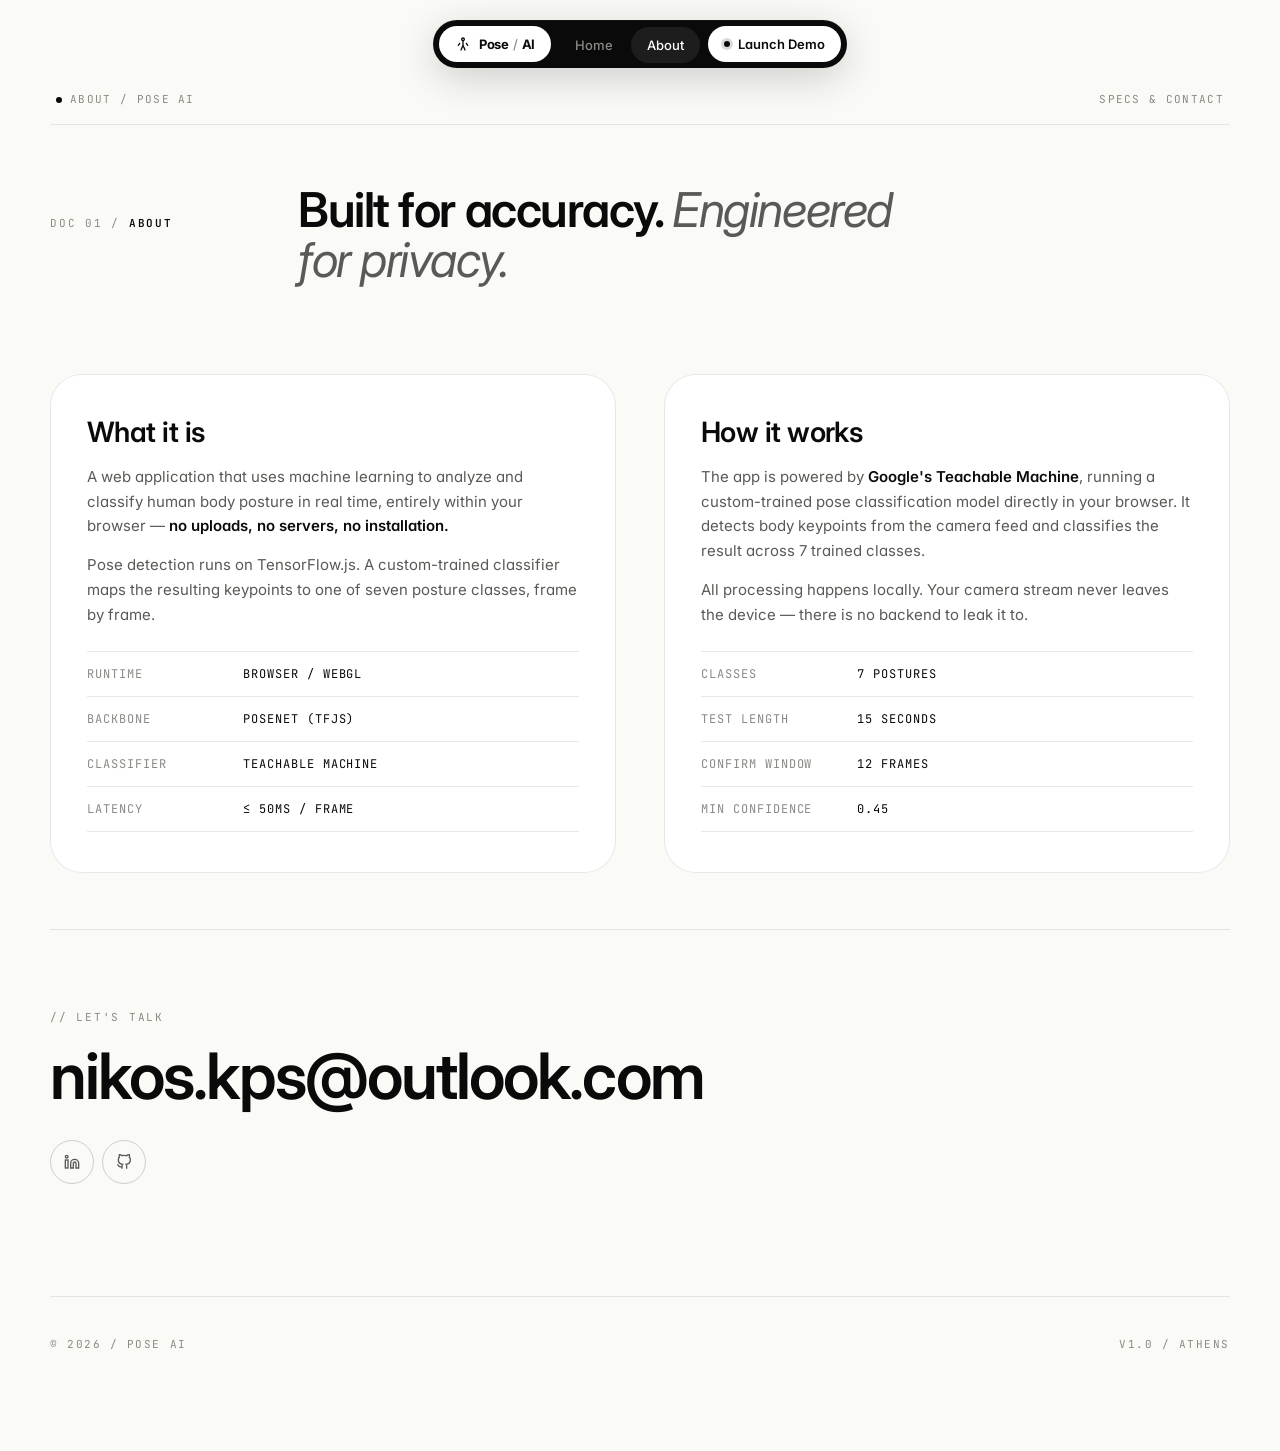
==== commit 36c48d8d: "Add files via upload" ====
--- a/about.html
+++ b/about.html
@@ -1,109 +1,102 @@
-<!DOCTYPE html>
-<html lang="en">
-
-<head>
-    <meta charset="UTF-8">
-    <meta name="viewport" content="width=device-width, initial-scale=1.0">
-    <title>About | Pose AI</title>
-    <link rel="icon"
-        href="data:image/svg+xml,<svg xmlns='http://www.w3.org/2000/svg' viewBox='0 0 24 24' fill='none' stroke='%23000' stroke-width='2'><circle cx='12' cy='5' r='2'/><path d='M12 7v7M9 21l3-7 3 7M7 11l-2 3M17 11l2 3'/></svg>">
-    <link href="https://fonts.googleapis.com/css2?family=Inter:wght@400;500;600;700;800&display=swap" rel="stylesheet">
-    <link rel="stylesheet" href="style.css">
-</head>
-
-<body>
-    <nav class="navbar animate-in">
-        <div class="nav-container">
-            <a href="home.html" class="nav-brand-box"
-                style="text-decoration:none;display:flex;align-items:center;gap:8px;">
-                <svg style="width:18px;height:18px;fill:none;stroke:var(--brand-color);stroke-width:2;stroke-linecap:round;stroke-linejoin:round;flex-shrink:0;"
-                    viewBox="0 0 24 24">
-                    <circle cx="12" cy="5" r="2" />
-                    <path d="M12 7v7M9 21l3-7 3 7M7 11l-2 3M17 11l2 3" />
-                </svg>
-                <span class="brand-text">Pose AI</span>
-            </a>
-            <ul class="nav-links">
-                <li><a href="home.html" class="nav-item">Home</a></li>
-                <li><a href="about.html" class="nav-item active">About</a></li>
-            </ul>
-            <a href="index.html" class="nav-cta-btn">
-                <svg class="icon-control" viewBox="0 0 24 24">
-                    <path d="M6 12h4m-2-2v4m5-2h.01M17 12h.01M17 10h.01M17 14h.01M12 21a9 9 0 1 1 0-18 9 9 0 0 1 0 18Z"
-                        stroke-linecap="round" stroke-linejoin="round" />
-                </svg>
-                <span>App Demo</span>
-            </a>
-            <button class="hamburger-btn" id="hamburger" onclick="toggleMenu()" aria-label="Menu">
-                <span></span><span></span><span></span>
-            </button>
-        </div>
-    </nav>
-
-    <div class="mobile-menu" id="mobile-menu">
-        <a href="home.html">Home</a>
-        <a href="about.html" class="active">About</a>
-        <div class="mobile-divider"></div>
-        <a href="index.html" class="mobile-cta">
-            <svg style="width:16px;height:16px;fill:none;stroke:#fff;stroke-width:2.5" viewBox="0 0 24 24">
-                <path d="M6 12h4m-2-2v4m5-2h.01M17 12h.01M17 10h.01M17 14h.01M12 21a9 9 0 1 1 0-18 9 9 0 0 1 0 18Z"
-                    stroke-linecap="round" stroke-linejoin="round" />
-            </svg>
-            App Demo
-        </a>
-    </div>
-
-    <div class="about-container animate-in">
-        <div class="content-card">
-            <h1>Built for Accuracy</h1>
-            <p>This AI platform analyzes human posture in real-time locally on your device.</p>
-        </div>
-        <div class="content-card">
-            <h1>How it works</h1>
-            <p>The app uses <strong>Artificial Intelligence</strong> to analyze movements through your camera in real
-                time.</p>
-            <p style="margin-top: 16px;">All processing happens locally in your browser, ensuring your privacy is fully
-                protected.</p>
-        </div>
-        <div class="contact-section">
-            <span class="contact-label">Let's Talk</span>
-            <a href="mailto:nikos.kps@outlook.com" class="contact-email">nikos.kps@outlook.com</a>
-            <div class="socials-container">
-                <a href="https://www.linkedin.com/in/nikolaos-kapsalas-1b1b91358" target="_blank"
-                    class="social-link-svg">
-                    <svg viewBox="0 0 24 24" class="icon-svg">
-                        <path d="M16 8a6 6 0 0 1 6 6v7h-4v-7a2 2 0 0 0-2-2 2 2 0 0 0-2 2v7h-4v-7a6 6 0 0 1 6-6z"></path>
-                        <rect x="2" y="9" width="4" height="12"></rect>
-                        <circle cx="4" cy="4" r="2"></circle>
-                    </svg>
-                </a>
-                <a href="https://github.com/NikosKps" target="_blank" class="social-link-svg">
-                    <svg viewBox="0 0 24 24" class="icon-svg">
-                        <path
-                            d="M9 19c-5 1.5-5-2.5-7-3m14 6v-3.87a3.37 3.37 0 0 0-.94-2.61c3.14-.35 6.44-1.54 6.44-7A5.44 5.44 0 0 0 20 4.77 5.07 5.07 0 0 0 19.91 1S18.73.65 16 2.48a13.38 13.38 0 0 0-7 0C6.27.65 5.09 1 5.09 1A5.07 5.07 0 0 0 5 4.77a5.44 5.44 0 0 0-1.5 3.78c0 5.42 3.3 6.61 6.44 7A3.37 3.37 0 0 0 9 18.13V22">
-                        </path>
-                    </svg>
-                </a>
-            </div>
-        </div>
-    </div>
-
-    <script>
-        function toggleMenu() {
-            const btn = document.getElementById('hamburger');
-            const menu = document.getElementById('mobile-menu');
-            btn.classList.toggle('open');
-            menu.classList.toggle('open');
-        }
-        document.addEventListener('click', function (e) {
-            const btn = document.getElementById('hamburger');
-            const menu = document.getElementById('mobile-menu');
-            if (!btn.contains(e.target) && !menu.contains(e.target)) {
-                btn.classList.remove('open');
-                menu.classList.remove('open');
-            }
-        });
-    </script>
-</body>
-
-</html>
+<!DOCTYPE html>
+<html lang="en">
+<head>
+    <meta charset="UTF-8">
+    <meta name="viewport" content="width=device-width, initial-scale=1.0">
+    <title>Pose AI / About</title>
+    <link rel="icon" href="data:image/svg+xml,<svg xmlns='http://www.w3.org/2000/svg' viewBox='0 0 24 24' fill='none' stroke='%23000' stroke-width='2'><circle cx='12' cy='5' r='2'/><path d='M12 7v7M9 21l3-7 3 7M7 11l-2 3M17 11l2 3'/></svg>">
+    <link href="https://fonts.googleapis.com/css2?family=Inter:wght@400;500;600;700;800&family=JetBrains+Mono:wght@300;400;500;600&display=swap" rel="stylesheet">
+    <link rel="stylesheet" href="style.css">
+    <script>
+        (function(){ try { var t = localStorage.getItem('pose-ai-theme') || 'light'; document.documentElement.setAttribute('data-theme', t); } catch(e){} })();
+    </script>
+</head>
+<body>
+    <nav class="navbar">
+        <div class="nav-container">
+            <a href="home.html" class="nav-brand-box">
+                <svg viewBox="0 0 24 24"><circle cx="12" cy="5" r="2"/><path d="M12 7v7M9 21l3-7 3 7M7 11l-2 3M17 11l2 3"/></svg>
+                <span class="brand-text">Pose<span class="slash">/</span>AI</span>
+            </a>
+            <ul class="nav-links">
+                <li><a href="home.html" class="nav-item">Home</a></li>
+                <li><a href="about.html" class="nav-item active">About</a></li>
+            </ul>
+            <a href="menu.html" class="nav-cta-btn"><span class="dot-live"></span><span>Launch Demo</span></a>
+            <button class="hamburger-btn" id="hamburger" onclick="toggleMenu()" aria-label="Menu"><span></span><span></span><span></span></button>
+        </div>
+    </nav>
+
+    <div class="mobile-menu" id="mobile-menu">
+        <a href="home.html">Home</a>
+        <a href="about.html" class="active">About</a>
+        <div class="mobile-divider"></div>
+        <a href="menu.html" class="mobile-cta">Launch Demo</a>
+    </div>
+
+    <div class="page-frame">
+        <div class="page-meta">
+            <span><span class="dot"></span>About / Pose AI</span>
+            <span>Specs &amp; Contact</span>
+        </div>
+
+        <section class="section animate-in" style="border-bottom:none; padding-top:24px; padding-bottom: 24px;">
+            <div class="section-head">
+                <div class="section-num">DOC 01 / <strong>ABOUT</strong></div>
+                <h2 class="section-title">Built for accuracy. <em>Engineered for privacy.</em></h2>
+            </div>
+        </section>
+
+        <div class="about-grid">
+            <div class="about-card animate-in">
+                <h2>What it is</h2>
+                <p>A web application that uses machine learning to analyze and classify human body posture in real time, entirely within your browser — <strong>no uploads, no servers, no installation.</strong></p>
+                <p>Pose detection runs on TensorFlow.js. A custom-trained classifier maps the resulting keypoints to one of seven posture classes, frame by frame.</p>
+                <div class="kvs">
+                    <div class="kv"><span class="k">Runtime</span><span class="v">Browser / WebGL</span></div>
+                    <div class="kv"><span class="k">Backbone</span><span class="v">PoseNet (tfjs)</span></div>
+                    <div class="kv"><span class="k">Classifier</span><span class="v">Teachable Machine</span></div>
+                    <div class="kv"><span class="k">Latency</span><span class="v">≤ 50ms / frame</span></div>
+                </div>
+            </div>
+            <div class="about-card animate-in" style="animation-delay:0.1s;">
+                <h2>How it works</h2>
+                <p>The app is powered by <strong>Google's Teachable Machine</strong>, running a custom-trained pose classification model directly in your browser. It detects body keypoints from the camera feed and classifies the result across 7 trained classes.</p>
+                <p>All processing happens locally. Your camera stream never leaves the device — there is no backend to leak it to.</p>
+                <div class="kvs">
+                    <div class="kv"><span class="k">Classes</span><span class="v">7 postures</span></div>
+                    <div class="kv"><span class="k">Test length</span><span class="v">15 seconds</span></div>
+                    <div class="kv"><span class="k">Confirm window</span><span class="v">12 frames</span></div>
+                    <div class="kv"><span class="k">Min confidence</span><span class="v">0.45</span></div>
+                </div>
+            </div>
+        </div>
+
+        <section class="contact-section animate-in" style="animation-delay:0.2s;">
+            <span class="contact-label">// Let's talk</span>
+            <a href="mailto:nikos.kps@outlook.com" class="contact-email">nikos.kps@outlook.com</a>
+            <div class="socials-container">
+                <a href="https://www.linkedin.com/in/nikolaos-kapsalas-1b1b91358" target="_blank" class="social-link" aria-label="LinkedIn">
+                    <svg viewBox="0 0 24 24"><path d="M16 8a6 6 0 0 1 6 6v7h-4v-7a2 2 0 0 0-2-2 2 2 0 0 0-2 2v7h-4v-7a6 6 0 0 1 6-6z"/><rect x="2" y="9" width="4" height="12"/><circle cx="4" cy="4" r="2"/></svg>
+                </a>
+                <a href="https://github.com/NikosKps" target="_blank" class="social-link" aria-label="GitHub">
+                    <svg viewBox="0 0 24 24"><path d="M9 19c-5 1.5-5-2.5-7-3m14 6v-3.87a3.37 3.37 0 0 0-.94-2.61c3.14-.35 6.44-1.54 6.44-7A5.44 5.44 0 0 0 20 4.77 5.07 5.07 0 0 0 19.91 1S18.73.65 16 2.48a13.38 13.38 0 0 0-7 0C6.27.65 5.09 1 5.09 1A5.07 5.07 0 0 0 5 4.77a5.44 5.44 0 0 0-1.5 3.78c0 5.42 3.3 6.61 6.44 7A3.37 3.37 0 0 0 9 18.13V22"/></svg>
+                </a>
+            </div>
+        </section>
+
+        <footer class="page-footer">
+            <span>© 2026 / Pose AI</span>
+            <span>v1.0 / Athens</span>
+        </footer>
+    </div>
+
+    <script>
+        function toggleMenu(){ document.getElementById('hamburger').classList.toggle('open'); document.getElementById('mobile-menu').classList.toggle('open'); }
+        document.addEventListener('click', function(e){
+            const btn=document.getElementById('hamburger'); const menu=document.getElementById('mobile-menu');
+            if(!btn.contains(e.target)&&!menu.contains(e.target)){ btn.classList.remove('open'); menu.classList.remove('open'); }
+        });
+    </script>
+</body>
+</html>
--- a/style.css
+++ b/style.css
@@ -1,740 +1,1449 @@
-:root {
-    --bg-page: #ffffff;
-    --nav-bg: #1d1d1f;
-    --text-nav: #a1a1a6;
-    --border-card: rgba(0, 0, 0, 0.1);
-    --card-bg: #ffffff;
-    --text-primary: #000000;
-    --text-secondary: #444444;
-    --text-muted: #999999;
-    --brand-bg: #ffffff;
-    --brand-color: #000000;
-    --status-neutral-bg: #f5f5f5;
-    --status-neutral-color: #999;
-    --canvas-bg: #000;
-    --social-color: #aaaaaa;
-    --social-hover: #000000;
-}
-
-@media (prefers-color-scheme: dark) {
-    :root {
-        --bg-page: #0f0f0f;
-        --border-card: rgba(255, 255, 255, 0.08);
-        --card-bg: #1a1a1a;
-        --text-primary: #f5f5f5;
-        --text-secondary: #aaaaaa;
-        --text-muted: #666666;
-        --brand-bg: #2a2a2a;
-        --brand-color: #ffffff;
-        --status-neutral-bg: #1a1a1a;
-        --status-neutral-color: #666;
-        --canvas-bg: #111;
-        --social-color: #666;
-        --social-hover: #ffffff;
-    }
-
-    .content-card h1 {
-        color: var(--text-primary);
-    }
-
-    .menu-card {
-        color: var(--text-primary) !important;
-    }
-
-    .contact-email {
-        color: var(--text-primary) !important;
-    }
-
-    .menu-card:hover {
-        border-color: #fff;
-    }
-
-    .status-loading {
-        background: #222;
-        color: #888;
-    }
-
-    .btn-secondary:hover {
-        border-color: #fff;
-    }
-}
-
-* {
-    box-sizing: border-box;
-    margin: 0;
-    padding: 0;
-}
-
-body,
-h1,
-h2,
-h3,
-p,
-span,
-div,
-li,
-label {
-    cursor: default;
-    user-select: none;
-}
-
-a,
-button,
-.menu-card,
-.social-link-svg,
-.nav-cta-btn {
-    cursor: pointer !important;
-}
-
-body {
-    font-family: 'Inter', -apple-system, sans-serif;
-    background-color: var(--bg-page);
-    display: flex;
-    flex-direction: column;
-    align-items: center;
-    padding-top: 150px;
-    padding-left: 20px;
-    padding-right: 20px;
-    -webkit-font-smoothing: antialiased;
-    overflow-x: hidden;
-    transition: background-color 0.3s;
-}
-
-/* --- NAVBAR --- */
-.navbar {
-    position: fixed;
-    top: 30px;
-    left: 0;
-    right: 0;
-    display: flex;
-    justify-content: center;
-    z-index: 1000;
-    pointer-events: none;
-}
-
-.nav-container {
-    display: flex;
-    align-items: center;
-    padding: 8px;
-    background: var(--nav-bg);
-    border-radius: 100px;
-    box-shadow: 0 20px 50px rgba(0, 0, 0, 0.2);
-    gap: 12px;
-    pointer-events: auto;
-    width: fit-content;
-}
-
-.nav-brand-box {
-    display: flex;
-    align-items: center;
-    gap: 8px;
-    background: var(--brand-bg);
-    padding: 12px 22px;
-    border-radius: 100px;
-}
-
-.brand-text {
-    font-size: 14px;
-    font-weight: 700;
-    color: var(--brand-color);
-    letter-spacing: -0.5px;
-    white-space: nowrap;
-}
-
-.nav-links {
-    display: flex;
-    gap: 5px;
-    list-style: none;
-}
-
-.nav-item {
-    text-decoration: none;
-    color: var(--text-nav);
-    font-size: 14px;
-    font-weight: 500;
-    padding: 10px 18px;
-    position: relative;
-    transition: color 0.3s ease;
-}
-
-.nav-item::after {
-    content: '';
-    position: absolute;
-    width: 60%;
-    height: 1.5px;
-    bottom: 6px;
-    left: 20%;
-    background-color: #ffffff;
-    transform: scaleX(0);
-    opacity: 0;
-    transition: all 0.4s cubic-bezier(0.16, 1, 0.3, 1);
-}
-
-.nav-item:hover {
-    color: #ffffff;
-}
-
-.nav-item:hover::after {
-    transform: scaleX(1);
-    opacity: 1;
-}
-
-.nav-item.active {
-    color: #ffffff;
-}
-
-.nav-item.active::after {
-    transform: scaleX(1);
-    opacity: 1;
-}
-
-.nav-cta-btn {
-    display: flex;
-    align-items: center;
-    gap: 10px;
-    background: #000;
-    color: #fff;
-    padding: 12px 22px;
-    border-radius: 100px;
-    text-decoration: none;
-    border: 1px solid transparent;
-    transition: all 0.4s cubic-bezier(0.16, 1, 0.3, 1);
-}
-
-.icon-control {
-    width: 18px;
-    height: 18px;
-    fill: none;
-    stroke: #ffffff;
-    stroke-width: 2.5;
-    transition: 0.4s;
-}
-
-.nav-cta-btn:hover {
-    background: #ffffff;
-    color: #000;
-    border-color: #000;
-}
-
-.nav-cta-btn:hover .icon-control {
-    stroke: #000;
-    transform: rotate(-10deg);
-}
-
-.nav-cta-current {
-    display: flex;
-    align-items: center;
-    gap: 10px;
-    background: #333;
-    color: #fff;
-    padding: 12px 22px;
-    border-radius: 100px;
-    border: 1px solid transparent;
-    opacity: 0.6;
-    cursor: default !important;
-}
-
-/* --- HAMBURGER BUTTON --- */
-.hamburger-btn {
-    display: none;
-    flex-direction: column;
-    justify-content: center;
-    align-items: center;
-    gap: 5px;
-    width: 42px;
-    height: 42px;
-    background: transparent;
-    border: none;
-    cursor: pointer !important;
-    padding: 8px;
-    border-radius: 50%;
-    transition: background 0.2s;
-}
-
-.hamburger-btn:hover {
-    background: rgba(255, 255, 255, 0.1);
-}
-
-.hamburger-btn span {
-    display: block;
-    width: 20px;
-    height: 2px;
-    background: #fff;
-    border-radius: 2px;
-    transition: all 0.3s cubic-bezier(0.16, 1, 0.3, 1);
-    transform-origin: center;
-}
-
-.hamburger-btn.open span:nth-child(1) {
-    transform: translateY(7px) rotate(45deg);
-}
-
-.hamburger-btn.open span:nth-child(2) {
-    opacity: 0;
-    transform: scaleX(0);
-}
-
-.hamburger-btn.open span:nth-child(3) {
-    transform: translateY(-7px) rotate(-45deg);
-}
-
-/* --- MOBILE DROPDOWN --- */
-.mobile-menu {
-    display: none;
-    position: fixed;
-    top: 76px;
-    left: 12px;
-    right: 12px;
-    background: var(--nav-bg);
-    border-radius: 24px;
-    padding: 12px;
-    z-index: 999;
-    flex-direction: column;
-    gap: 4px;
-    box-shadow: 0 20px 50px rgba(0, 0, 0, 0.3);
-    opacity: 0;
-    transform: translateY(-10px);
-    transition: opacity 0.3s cubic-bezier(0.16, 1, 0.3, 1), transform 0.3s cubic-bezier(0.16, 1, 0.3, 1);
-    pointer-events: none;
-}
-
-.mobile-menu.open {
-    opacity: 1;
-    transform: translateY(0);
-    pointer-events: auto;
-}
-
-.mobile-menu a {
-    text-decoration: none;
-    color: var(--text-nav);
-    font-size: 15px;
-    font-weight: 600;
-    padding: 14px 18px;
-    border-radius: 16px;
-    transition: background 0.2s, color 0.2s;
-    display: block;
-}
-
-.mobile-menu a:hover,
-.mobile-menu a.active {
-    background: rgba(255, 255, 255, 0.08);
-    color: #fff;
-}
-
-.mobile-menu .mobile-divider {
-    height: 1px;
-    background: rgba(255, 255, 255, 0.08);
-    margin: 4px 0;
-}
-
-.mobile-menu a.mobile-cta {
-    background: #000;
-    color: #fff;
-    display: flex;
-    align-items: center;
-    gap: 10px;
-    margin-top: 4px;
-}
-
-.mobile-menu a.mobile-cta:hover {
-    background: #222;
-}
-
-/* --- MOBILE NAVBAR --- */
-@media (max-width: 540px) {
-    .navbar {
-        top: 16px;
-        left: 12px;
-        right: 12px;
-    }
-
-    .nav-container {
-        gap: 6px;
-        padding: 6px;
-        width: 100%;
-        justify-content: space-between;
-    }
-
-    .nav-brand-box {
-        padding: 10px 14px;
-    }
-
-    .brand-text {
-        font-size: 12px;
-    }
-
-    .nav-links {
-        display: none;
-    }
-
-    .nav-cta-btn {
-        display: none;
-    }
-
-    .nav-cta-current {
-        display: none;
-    }
-
-    .hamburger-btn {
-        display: flex;
-    }
-
-    .mobile-menu {
-        display: flex;
-    }
-
-    body {
-        padding-top: 110px;
-    }
-}
-
-/* --- CONTENT --- */
-.about-container,
-.app-content {
-    width: 90%;
-    /*max-width: 750px;*/
-    display: flex;
-    flex-direction: column;
-    align-items: flex-start;
-    text-align: left;
-}
-
-.content-card {
-    background: var(--card-bg);
-    padding: 60px 40px;
-    border-radius: 48px;
-    border: 1px solid var(--border-card);
-    margin-bottom: 50px;
-    width: 100%;
-    box-shadow: 0 10px 30px rgba(0, 0, 0, 0.02);
-}
-
-.content-card h1 {
-    font-size: 3.5rem;
-    letter-spacing: -2px;
-    margin-bottom: 20px;
-    color: var(--text-primary);
-}
-
-.content-card p {
-    font-size: 1.2rem;
-    color: var(--text-secondary);
-    line-height: 1.7;
-    padding-bottom: 70px;
-}
-
-.menu-grid {
-    display: grid;
-    grid-template-columns: repeat(auto-fit, minmax(280px, 1fr));
-    gap: 25px;
-    width: 100%;
-    max-width: 850px;
-    margin-top: 50px;
-}
-
-.menu-card {
-    background: var(--card-bg);
-    padding: 45px 30px;
-    border-radius: 40px;
-    border: 1px solid var(--border-card);
-    text-decoration: none !important;
-    color: var(--text-primary) !important;
-    transition: 0.4s;
-    display: flex;
-    flex-direction: column;
-    align-items: center;
-    text-align: center;
-}
-
-.menu-card:hover {
-    transform: translateY(-10px);
-    box-shadow: 0 30px 60px rgba(0, 0, 0, 0.08);
-    border-color: #000;
-}
-
-.menu-card h3 {
-    margin-bottom: 10px;
-}
-
-.menu-card p {
-    color: var(--text-secondary);
-}
-
-/* --- CONTACT --- */
-.contact-section {
-    width: 100%;
-    padding: 20px 0;
-}
-
-.contact-label {
-    font-size: 13px;
-    color: var(--text-muted);
-    text-transform: uppercase;
-    font-weight: 600;
-    display: block;
-    margin-bottom: 16px;
-}
-
-.contact-email {
-    color: var(--text-primary);
-    text-decoration: none;
-    font-weight: 700;
-    font-size: 2rem;
-    display: inline-block;
-    position: relative;
-}
-
-.contact-email::after {
-    content: '';
-    position: absolute;
-    left: 0;
-    bottom: -2px;
-    width: 100%;
-    height: 2px;
-    background: var(--text-primary);
-    transform: scaleX(0);
-    transform-origin: left;
-    transition: transform 0.4s cubic-bezier(0.16, 1, 0.3, 1);
-}
-
-.contact-email:hover::after {
-    transform: scaleX(1);
-}
-
-.socials-container {
-    display: flex;
-    gap: 30px;
-    align-items: center;
-    margin-top: 30px;
-}
-
-.social-link-svg {
-    color: var(--social-color);
-    transition: 0.3s;
-    display: flex;
-    align-items: center;
-}
-
-.social-link-svg:hover {
-    color: var(--social-hover);
-    transform: translateY(-3px);
-}
-
-.icon-svg {
-    width: 32px;
-    height: 32px;
-    stroke: currentColor;
-    fill: none;
-    stroke-width: 2;
-}
-
-/* --- APP / CAMERA --- */
-#canvas-container {
-    width: 100%;
-    max-width: 450px;
-    aspect-ratio: 1/1;
-    border-radius: 40px;
-    overflow: hidden;
-    background: var(--canvas-bg);
-    border: 1px solid var(--border-card);
-    margin: 0 auto 20px;
-}
-
-.btn-group {
-    width: 100%;
-    display: flex;
-    justify-content: center;
-    gap: 12px;
-    margin-bottom: 25px;
-}
-
-.btn-main {
-    padding: 18px 45px;
-    font-size: 16px;
-    font-weight: 700;
-    background: #000;
-    color: #fff;
-    border: none;
-    border-radius: 100px;
-    transition: 0.3s;
-    align-self: center;
-}
-
-.btn-main:hover:not(:disabled) {
-    background: #333;
-    transform: translateY(-2px);
-}
-
-.btn-main:disabled {
-    opacity: 0.5;
-    cursor: not-allowed !important;
-    transform: none;
-}
-
-.btn-secondary {
-    padding: 18px 45px;
-    font-size: 16px;
-    font-weight: 700;
-    background: transparent;
-    color: var(--text-primary);
-    border: 2px solid var(--border-card);
-    border-radius: 100px;
-    transition: 0.3s;
-    align-self: center;
-    display: none;
-}
-
-.btn-secondary:hover {
-    border-color: #000;
-}
-
-#label-container {
-    margin: 30px auto;
-    padding: 15px 40px;
-    border-radius: 100px;
-    font-size: 15px;
-    font-weight: 700;
-    text-transform: uppercase;
-    width: fit-content;
-    transition: background 0.3s, color 0.3s;
-}
-
-.status-neutral {
-    background: var(--status-neutral-bg);
-    color: var(--status-neutral-color);
-}
-
-.status-main {
-    background: #000;
-    color: #fff;
-}
-
-.status-loading {
-    background: #f0f0f0;
-    color: #555;
-    animation: pulse 1.2s ease-in-out infinite;
-}
-
-/* --- ANIMATIONS --- */
-@keyframes pulse {
-
-    0%,
-    100% {
-        opacity: 1;
-    }
-
-    50% {
-        opacity: 0.5;
-    }
-}
-
-.animate-in {
-    opacity: 0;
-    animation: slideInUp 0.8s cubic-bezier(0.16, 1, 0.3, 1) forwards;
-}
-
-@keyframes slideInUp {
-    from {
-        opacity: 0;
-        transform: translateY(30px);
-    }
-
-    to {
-        opacity: 1;
-        transform: translateY(0);
-    }
-}
-
-.features-grid {
-    display: grid;
-    grid-template-columns: repeat(auto-fit, minmax(200px, 1fr));
-    gap: 16px;
-    margin-top: 32px;
-}
-
-.feature-item {
-    background: var(--bg-page);
-    border: 1px solid var(--border-card);
-    border-radius: 24px;
-    padding: 28px 24px;
-    display: flex;
-    flex-direction: column;
-    gap: 10px;
-}
-
-.feature-icon {
-    width: 40px;
-    height: 40px;
-    background: #222;
-    border-radius: 12px;
-    display: flex;
-    align-items: center;
-    justify-content: center;
-    border: 1px solid rgba(255, 255, 255, 0.12);
-}
-
-.feature-icon svg {
-    width: 20px;
-    height: 20px;
-    stroke: #fff;
-    fill: none;
-    stroke-width: 2;
-    stroke-linecap: round;
-    stroke-linejoin: round;
-}
-
-.feature-title {
-    font-size: 15px;
-    font-weight: 700;
-    color: var(--text-primary);
-}
-
-.feature-desc {
-    font-size: 14px;
-    color: var(--text-secondary);
-    line-height: 1.6;
-}
-
-.steps-list {
-    display: flex;
-    flex-direction: column;
-    margin-top: 32px;
-}
-
-.step-item {
-    display: flex;
-    gap: 20px;
-    align-items: flex-start;
-    padding: 20px 0;
-    border-bottom: 1px solid var(--border-card);
-}
-
-.step-item:last-child {
-    border-bottom: none;
-    padding-bottom: 0;
-}
-
-.step-item:first-child {
-    padding-top: 0;
-}
-
-.step-number {
-    font-size: 13px;
-    font-weight: 700;
-    color: var(--text-muted);
-    min-width: 24px;
-    padding-top: 3px;
-}
-
-.step-title {
-    font-size: 16px;
-    font-weight: 700;
-    color: var(--text-primary);
-    margin-bottom: 4px;
-}
-
-.step-desc {
-    font-size: 14px;
-    color: var(--text-secondary);
-    line-height: 1.6;
-}
+:root {
+    /* warm-neutral light theme */
+    --bg-page: #fafaf7;
+    --bg-elevated: #ffffff;
+    --bg-sunken: #f1f0eb;
+    --ink: #0a0a0a;
+    --ink-2: #1f1f1d;
+    --ink-3: #595955;
+    --ink-4: #8a8a85;
+    --ink-5: #b8b8b3;
+    --hairline: rgba(10, 10, 10, 0.09);
+    --hairline-strong: rgba(10, 10, 10, 0.18);
+
+    --nav-bg: #0a0a0a;
+    --nav-ink: #8a8a85;
+    --brand-pill: #ffffff;
+    --brand-ink: #0a0a0a;
+
+    --accent: #0a0a0a;
+    --good: #0a0a0a;
+
+    --canvas-bg: #0a0a0a;
+    --grid-line: rgba(255, 255, 255, 0.04);
+
+    --radius-sm: 14px;
+    --radius-md: 22px;
+    --radius-lg: 32px;
+    --radius-xl: 44px;
+
+    --mono: "JetBrains Mono", ui-monospace, "SF Mono", Menlo, monospace;
+    --sans: "Inter", -apple-system, sans-serif;
+}
+
+[data-theme="dark"] {
+    --bg-page: #0a0a0a;
+    --bg-elevated: #131312;
+    --bg-sunken: #181816;
+    --ink: #f5f4ef;
+    --ink-2: #e8e7e2;
+    --ink-3: #a3a29c;
+    --ink-4: #6b6a64;
+    --ink-5: #3d3c38;
+    --hairline: rgba(255, 255, 255, 0.08);
+    --hairline-strong: rgba(255, 255, 255, 0.18);
+    --nav-bg: #131312;
+    --nav-ink: #a3a29c;
+    --brand-pill: #f5f4ef;
+    --brand-ink: #0a0a0a;
+    --accent: #f5f4ef;
+    --canvas-bg: #060605;
+}
+
+* {
+    box-sizing: border-box;
+    margin: 0;
+    padding: 0;
+}
+
+html, body {
+    background: var(--bg-page);
+}
+
+body {
+    font-family: var(--sans);
+    color: var(--ink);
+    background: var(--bg-page);
+    -webkit-font-smoothing: antialiased;
+    -moz-osx-font-smoothing: grayscale;
+    font-feature-settings: "ss01", "cv11";
+    overflow-x: hidden;
+    min-height: 100vh;
+    padding-top: 88px;
+    padding-left: 24px;
+    padding-right: 24px;
+    padding-bottom: 80px;
+}
+
+/* canonical reset niceties */
+h1, h2, h3, h4, p, span, div, li, label {
+    cursor: default;
+    user-select: none;
+    text-wrap: pretty;
+}
+
+a, button, .menu-card, .nav-cta-btn, .social-link, .btn-main, .btn-secondary {
+    cursor: pointer;
+}
+
+.mono {
+    font-family: var(--mono);
+    font-feature-settings: "tnum";
+}
+
+/* ────────── PAGE FRAME ────────── */
+.page-frame {
+    max-width: 1180px;
+    margin: 0 auto;
+    width: 100%;
+}
+
+.page-meta {
+    display: flex;
+    justify-content: space-between;
+    align-items: center;
+    font-family: var(--mono);
+    font-size: 11px;
+    text-transform: uppercase;
+    letter-spacing: 0.12em;
+    color: var(--ink-4);
+    padding: 4px 6px 18px;
+    border-bottom: 1px solid var(--hairline);
+    margin-bottom: 36px;
+}
+
+.page-meta .dot {
+    display: inline-block;
+    width: 6px;
+    height: 6px;
+    border-radius: 50%;
+    background: var(--ink);
+    margin-right: 8px;
+    vertical-align: middle;
+}
+
+/* ────────── NAVBAR ────────── */
+.navbar {
+    position: fixed;
+    top: 20px;
+    left: 0;
+    right: 0;
+    display: flex;
+    justify-content: center;
+    z-index: 1000;
+    pointer-events: none;
+    padding: 0 16px;
+}
+
+.nav-container {
+    display: flex;
+    align-items: center;
+    padding: 6px;
+    background: var(--nav-bg);
+    border-radius: 100px;
+    box-shadow: 0 10px 40px rgba(0, 0, 0, 0.18), 0 1px 0 rgba(255,255,255,0.04) inset;
+    gap: 4px;
+    pointer-events: auto;
+}
+
+.nav-brand-box {
+    display: flex;
+    align-items: center;
+    gap: 8px;
+    background: var(--brand-pill);
+    color: var(--brand-ink);
+    padding: 10px 16px;
+    border-radius: 100px;
+    text-decoration: none;
+}
+
+.nav-brand-box svg {
+    width: 16px;
+    height: 16px;
+    fill: none;
+    stroke: currentColor;
+    stroke-width: 2;
+    stroke-linecap: round;
+    stroke-linejoin: round;
+}
+
+.brand-text {
+    font-size: 13px;
+    font-weight: 700;
+    letter-spacing: -0.3px;
+    white-space: nowrap;
+}
+
+.brand-text .slash {
+    color: var(--ink-4);
+    font-weight: 500;
+    margin: 0 4px;
+}
+
+.nav-links {
+    display: flex;
+    gap: 2px;
+    list-style: none;
+    margin-left: 4px;
+}
+
+.nav-item {
+    text-decoration: none;
+    color: var(--nav-ink);
+    font-size: 13px;
+    font-weight: 500;
+    padding: 10px 16px;
+    border-radius: 100px;
+    transition: color 0.25s, background 0.25s;
+}
+
+.nav-item:hover {
+    color: #fff;
+    background: rgba(255,255,255,0.04);
+}
+
+.nav-item.active {
+    color: #fff;
+    background: rgba(255,255,255,0.08);
+}
+
+.nav-cta-btn {
+    display: flex;
+    align-items: center;
+    gap: 8px;
+    background: #fff;
+    color: #0a0a0a;
+    padding: 10px 16px;
+    border-radius: 100px;
+    text-decoration: none;
+    font-size: 13px;
+    font-weight: 600;
+    transition: 0.3s;
+    margin-left: 4px;
+}
+
+.nav-cta-btn:hover {
+    background: var(--ink-5);
+}
+
+.nav-cta-btn .dot-live {
+    width: 6px;
+    height: 6px;
+    border-radius: 50%;
+    background: #0a0a0a;
+    box-shadow: 0 0 0 3px rgba(10,10,10,0.15);
+    animation: pulse-dot 1.5s ease-in-out infinite;
+}
+
+.nav-cta-current {
+    display: flex;
+    align-items: center;
+    gap: 8px;
+    background: rgba(255,255,255,0.06);
+    color: #fff;
+    padding: 10px 16px;
+    border-radius: 100px;
+    font-size: 13px;
+    font-weight: 600;
+    margin-left: 4px;
+}
+
+@keyframes pulse-dot {
+    0%, 100% { opacity: 1; }
+    50% { opacity: 0.4; }
+}
+
+.hamburger-btn {
+    display: none;
+    flex-direction: column;
+    justify-content: center;
+    align-items: center;
+    gap: 4px;
+    width: 38px;
+    height: 38px;
+    background: transparent;
+    border: none;
+    padding: 8px;
+    border-radius: 50%;
+}
+
+.hamburger-btn span {
+    display: block;
+    width: 18px;
+    height: 1.5px;
+    background: #fff;
+    border-radius: 2px;
+    transition: all 0.3s cubic-bezier(0.16, 1, 0.3, 1);
+}
+
+.hamburger-btn.open span:nth-child(1) { transform: translateY(5.5px) rotate(45deg); }
+.hamburger-btn.open span:nth-child(2) { opacity: 0; }
+.hamburger-btn.open span:nth-child(3) { transform: translateY(-5.5px) rotate(-45deg); }
+
+.mobile-menu {
+    display: none;
+    position: fixed;
+    top: 70px;
+    left: 12px;
+    right: 12px;
+    background: var(--nav-bg);
+    border-radius: 22px;
+    padding: 10px;
+    z-index: 999;
+    flex-direction: column;
+    gap: 2px;
+    opacity: 0;
+    transform: translateY(-10px);
+    transition: 0.3s cubic-bezier(0.16, 1, 0.3, 1);
+    pointer-events: none;
+}
+
+.mobile-menu.open { opacity: 1; transform: translateY(0); pointer-events: auto; }
+.mobile-menu a { text-decoration: none; color: var(--nav-ink); font-size: 14px; font-weight: 500; padding: 12px 16px; border-radius: 14px; }
+.mobile-menu a:hover, .mobile-menu a.active { background: rgba(255,255,255,0.06); color: #fff; }
+.mobile-menu .mobile-divider { height: 1px; background: rgba(255,255,255,0.08); margin: 4px 0; }
+.mobile-menu a.mobile-cta { background: #fff; color: #0a0a0a; display: flex; align-items: center; gap: 8px; margin-top: 4px; }
+
+@media (max-width: 720px) {
+    .nav-links, .nav-cta-btn, .nav-cta-current { display: none; }
+    .hamburger-btn { display: flex; }
+    .mobile-menu { display: flex; }
+    body { padding-top: 76px; padding-left: 16px; padding-right: 16px; }
+    .navbar { top: 14px; }
+}
+
+/* ────────── HOME / HERO ────────── */
+.hero {
+    display: grid;
+    grid-template-columns: 1.1fr 0.9fr;
+    gap: 56px;
+    align-items: center;
+    padding: 40px 0 80px;
+    border-bottom: 1px solid var(--hairline);
+}
+
+.hero-eyebrow {
+    font-family: var(--mono);
+    font-size: 11px;
+    text-transform: uppercase;
+    letter-spacing: 0.16em;
+    color: var(--ink-4);
+    display: flex;
+    align-items: center;
+    gap: 12px;
+    margin-bottom: 28px;
+}
+
+.hero-eyebrow::before {
+    content: "";
+    width: 24px;
+    height: 1px;
+    background: var(--ink-4);
+}
+
+.hero h1 {
+    font-size: clamp(48px, 7vw, 96px);
+    line-height: 0.96;
+    letter-spacing: -0.04em;
+    font-weight: 700;
+    color: var(--ink);
+    margin-bottom: 28px;
+}
+
+.hero h1 em {
+    font-style: italic;
+    font-weight: 400;
+    color: var(--ink-3);
+}
+
+.hero-lede {
+    font-size: 18px;
+    line-height: 1.55;
+    color: var(--ink-3);
+    max-width: 480px;
+    margin-bottom: 36px;
+}
+
+.hero-actions {
+    display: flex;
+    gap: 12px;
+    flex-wrap: wrap;
+}
+
+.btn-primary {
+    background: var(--ink);
+    color: var(--bg-page);
+    padding: 16px 26px;
+    border-radius: 100px;
+    text-decoration: none;
+    font-size: 14px;
+    font-weight: 600;
+    border: none;
+    display: inline-flex;
+    align-items: center;
+    gap: 10px;
+    transition: 0.25s;
+}
+
+.btn-primary:hover { transform: translateY(-1px); }
+
+.btn-ghost {
+    background: transparent;
+    color: var(--ink);
+    padding: 16px 26px;
+    border-radius: 100px;
+    text-decoration: none;
+    font-size: 14px;
+    font-weight: 600;
+    border: 1px solid var(--hairline-strong);
+    display: inline-flex;
+    align-items: center;
+    gap: 10px;
+    transition: 0.25s;
+}
+
+.btn-ghost:hover { background: var(--bg-elevated); }
+
+/* hero demo: animated skeleton viewer */
+.hero-demo {
+    position: relative;
+    aspect-ratio: 1 / 1;
+    background: var(--canvas-bg);
+    border-radius: var(--radius-lg);
+    overflow: hidden;
+    border: 1px solid var(--hairline);
+}
+
+.hero-demo svg.skeleton {
+    position: absolute;
+    inset: 0;
+    width: 100%;
+    height: 100%;
+}
+
+.hero-demo .demo-grid {
+    position: absolute;
+    inset: 0;
+    background-image:
+        linear-gradient(var(--grid-line) 1px, transparent 1px),
+        linear-gradient(90deg, var(--grid-line) 1px, transparent 1px);
+    background-size: 32px 32px;
+}
+
+.hero-demo .demo-corner {
+    position: absolute;
+    color: rgba(255,255,255,0.45);
+    font-family: var(--mono);
+    font-size: 10px;
+    text-transform: uppercase;
+    letter-spacing: 0.14em;
+}
+.demo-corner.tl { top: 16px; left: 16px; }
+.demo-corner.tr { top: 16px; right: 16px; }
+.demo-corner.bl { bottom: 16px; left: 16px; }
+.demo-corner.br { bottom: 16px; right: 16px; text-align: right; }
+
+.hero-demo .demo-label {
+    position: absolute;
+    bottom: 18px;
+    left: 50%;
+    transform: translateX(-50%);
+    background: rgba(255,255,255,0.92);
+    color: #0a0a0a;
+    padding: 8px 16px;
+    border-radius: 100px;
+    font-size: 11px;
+    font-weight: 700;
+    letter-spacing: 0.12em;
+    text-transform: uppercase;
+    font-family: var(--mono);
+}
+
+.demo-label .live-dot {
+    display: inline-block;
+    width: 6px;
+    height: 6px;
+    border-radius: 50%;
+    background: #0a0a0a;
+    margin-right: 8px;
+    vertical-align: 1px;
+    animation: pulse-dot 1.2s ease-in-out infinite;
+}
+
+@media (max-width: 900px) {
+    .hero { grid-template-columns: 1fr; gap: 32px; padding: 16px 0 56px; }
+    .hero-demo { max-width: 480px; }
+}
+
+/* ────────── SECTIONS ────────── */
+.section {
+    padding: 64px 0;
+    border-bottom: 1px solid var(--hairline);
+}
+
+.section:last-child { border-bottom: none; }
+
+.section-head {
+    display: grid;
+    grid-template-columns: 200px 1fr;
+    gap: 48px;
+    align-items: baseline;
+    margin-bottom: 40px;
+}
+
+.section-num {
+    font-family: var(--mono);
+    font-size: 11px;
+    text-transform: uppercase;
+    letter-spacing: 0.16em;
+    color: var(--ink-4);
+}
+
+.section-num strong {
+    color: var(--ink);
+    font-weight: 600;
+}
+
+.section-title {
+    font-size: clamp(32px, 4vw, 48px);
+    letter-spacing: -0.03em;
+    line-height: 1.05;
+    font-weight: 600;
+    color: var(--ink);
+    max-width: 720px;
+}
+
+.section-title em { font-style: italic; font-weight: 400; color: var(--ink-3); }
+
+@media (max-width: 720px) {
+    .section-head { grid-template-columns: 1fr; gap: 12px; }
+}
+
+/* feature grid */
+.features-grid {
+    display: grid;
+    grid-template-columns: repeat(2, 1fr);
+    gap: 1px;
+    background: var(--hairline);
+    border: 1px solid var(--hairline);
+    border-radius: var(--radius-md);
+    overflow: hidden;
+}
+
+.feature-item {
+    background: var(--bg-elevated);
+    padding: 32px 28px;
+    display: flex;
+    flex-direction: column;
+    gap: 14px;
+}
+
+.feature-glyph {
+    width: 36px;
+    height: 36px;
+    border: 1px solid var(--hairline-strong);
+    border-radius: 10px;
+    display: flex;
+    align-items: center;
+    justify-content: center;
+    color: var(--ink);
+}
+
+.feature-glyph svg { width: 18px; height: 18px; fill: none; stroke: currentColor; stroke-width: 1.6; stroke-linecap: round; stroke-linejoin: round; }
+
+.feature-title {
+    font-size: 17px;
+    font-weight: 600;
+    color: var(--ink);
+    letter-spacing: -0.01em;
+}
+
+.feature-desc {
+    font-size: 14px;
+    line-height: 1.55;
+    color: var(--ink-3);
+}
+
+@media (max-width: 720px) {
+    .features-grid { grid-template-columns: 1fr; }
+}
+
+/* steps */
+.steps-list {
+    display: grid;
+    grid-template-columns: repeat(3, 1fr);
+    gap: 24px;
+}
+
+.step-item {
+    background: var(--bg-elevated);
+    border: 1px solid var(--hairline);
+    border-radius: var(--radius-md);
+    padding: 28px 24px;
+    display: flex;
+    flex-direction: column;
+    gap: 14px;
+    min-height: 200px;
+}
+
+.step-number {
+    font-family: var(--mono);
+    font-size: 11px;
+    color: var(--ink-4);
+    letter-spacing: 0.14em;
+    text-transform: uppercase;
+}
+
+.step-title {
+    font-size: 18px;
+    font-weight: 600;
+    color: var(--ink);
+    letter-spacing: -0.01em;
+}
+
+.step-desc {
+    font-size: 14px;
+    line-height: 1.55;
+    color: var(--ink-3);
+    margin-top: auto;
+}
+
+@media (max-width: 720px) {
+    .steps-list { grid-template-columns: 1fr; }
+    .step-item { min-height: 0; }
+}
+
+/* pose chips on home */
+.pose-classes {
+    display: flex;
+    flex-wrap: wrap;
+    gap: 8px;
+    margin-top: 8px;
+}
+
+.pose-chip {
+    background: var(--bg-elevated);
+    border: 1px solid var(--hairline);
+    color: var(--ink-2);
+    padding: 10px 16px;
+    border-radius: 100px;
+    font-size: 13px;
+    font-weight: 500;
+    display: inline-flex;
+    align-items: center;
+    gap: 8px;
+    font-family: var(--mono);
+    letter-spacing: -0.01em;
+}
+
+.pose-chip .num {
+    color: var(--ink-4);
+    font-size: 11px;
+}
+
+/* ────────── MENU ────────── */
+.menu-wrap {
+    padding: 24px 0 60px;
+}
+
+.menu-head {
+    text-align: left;
+    margin-bottom: 48px;
+    display: grid;
+    grid-template-columns: 1fr auto;
+    align-items: end;
+    gap: 24px;
+    border-bottom: 1px solid var(--hairline);
+    padding-bottom: 32px;
+}
+
+.menu-head h1 {
+    font-size: clamp(48px, 6.5vw, 88px);
+    letter-spacing: -0.04em;
+    line-height: 0.96;
+    font-weight: 700;
+    color: var(--ink);
+}
+
+.menu-head h1 em { font-style: italic; font-weight: 400; color: var(--ink-3); }
+
+.menu-head p {
+    font-size: 14px;
+    color: var(--ink-3);
+    max-width: 320px;
+    line-height: 1.5;
+}
+
+.menu-grid {
+    display: grid;
+    grid-template-columns: repeat(2, 1fr);
+    gap: 20px;
+}
+
+.menu-card {
+    background: var(--bg-elevated);
+    border: 1px solid var(--hairline);
+    border-radius: var(--radius-lg);
+    padding: 32px;
+    text-decoration: none;
+    color: var(--ink);
+    transition: 0.3s cubic-bezier(0.16, 1, 0.3, 1);
+    display: flex;
+    flex-direction: column;
+    gap: 24px;
+    min-height: 360px;
+    position: relative;
+    overflow: hidden;
+}
+
+.menu-card:hover {
+    transform: translateY(-4px);
+    border-color: var(--hairline-strong);
+    box-shadow: 0 30px 60px rgba(0,0,0,0.06);
+}
+
+.menu-card-meta {
+    display: flex;
+    justify-content: space-between;
+    align-items: center;
+    font-family: var(--mono);
+    font-size: 11px;
+    color: var(--ink-4);
+    text-transform: uppercase;
+    letter-spacing: 0.14em;
+}
+
+.menu-card-meta .pill {
+    background: var(--bg-sunken);
+    color: var(--ink-2);
+    padding: 4px 10px;
+    border-radius: 100px;
+}
+
+.menu-card-visual {
+    flex: 1;
+    background: var(--canvas-bg);
+    border-radius: var(--radius-md);
+    position: relative;
+    overflow: hidden;
+    min-height: 180px;
+}
+
+.menu-card-visual svg.skeleton-mini {
+    position: absolute;
+    inset: 0;
+    width: 100%;
+    height: 100%;
+}
+
+.menu-card-visual .timer-ring {
+    position: absolute;
+    inset: 0;
+    display: flex;
+    align-items: center;
+    justify-content: center;
+    color: rgba(255,255,255,0.95);
+    font-family: var(--mono);
+    font-size: 64px;
+    font-weight: 300;
+    letter-spacing: -0.04em;
+}
+
+.menu-card-visual .v-grid {
+    position: absolute;
+    inset: 0;
+    background-image:
+        linear-gradient(var(--grid-line) 1px, transparent 1px),
+        linear-gradient(90deg, var(--grid-line) 1px, transparent 1px);
+    background-size: 24px 24px;
+}
+
+.menu-card-visual .v-corner {
+    position: absolute;
+    color: rgba(255,255,255,0.5);
+    font-family: var(--mono);
+    font-size: 9px;
+    text-transform: uppercase;
+    letter-spacing: 0.14em;
+}
+
+.menu-card h3 {
+    font-size: 24px;
+    font-weight: 600;
+    letter-spacing: -0.02em;
+    color: var(--ink);
+}
+
+.menu-card p {
+    font-size: 14px;
+    line-height: 1.5;
+    color: var(--ink-3);
+}
+
+.menu-card-foot {
+    display: flex;
+    justify-content: space-between;
+    align-items: center;
+    padding-top: 16px;
+    border-top: 1px solid var(--hairline);
+    font-size: 13px;
+    color: var(--ink-3);
+}
+
+.menu-card-foot .arrow {
+    width: 32px;
+    height: 32px;
+    border-radius: 50%;
+    background: var(--ink);
+    color: var(--bg-page);
+    display: flex;
+    align-items: center;
+    justify-content: center;
+    transition: 0.3s;
+}
+
+.menu-card:hover .menu-card-foot .arrow { transform: rotate(-45deg); }
+
+@media (max-width: 720px) {
+    .menu-grid { grid-template-columns: 1fr; }
+    .menu-head { grid-template-columns: 1fr; }
+    .menu-card { min-height: 280px; padding: 24px; }
+}
+
+/* ────────── ABOUT ────────── */
+.about-grid {
+    display: grid;
+    grid-template-columns: 1fr 1fr;
+    gap: 48px;
+    padding: 24px 0;
+}
+
+@media (max-width: 720px) {
+    .about-grid { grid-template-columns: 1fr; gap: 24px; }
+}
+
+.about-card {
+    background: var(--bg-elevated);
+    border: 1px solid var(--hairline);
+    border-radius: var(--radius-lg);
+    padding: 40px 36px;
+}
+
+.about-card h2 {
+    font-size: 28px;
+    font-weight: 600;
+    letter-spacing: -0.02em;
+    margin-bottom: 16px;
+    color: var(--ink);
+}
+
+.about-card p {
+    font-size: 15px;
+    line-height: 1.65;
+    color: var(--ink-3);
+    margin-bottom: 14px;
+}
+
+.about-card p strong {
+    color: var(--ink);
+    font-weight: 600;
+}
+
+.about-card .kvs {
+    margin-top: 24px;
+    display: flex;
+    flex-direction: column;
+    gap: 0;
+}
+
+.about-card .kv {
+    display: grid;
+    grid-template-columns: 140px 1fr;
+    gap: 16px;
+    padding: 14px 0;
+    border-top: 1px solid var(--hairline);
+    font-family: var(--mono);
+    font-size: 12px;
+    text-transform: uppercase;
+    letter-spacing: 0.08em;
+}
+
+.about-card .kv:last-child { border-bottom: 1px solid var(--hairline); }
+.about-card .kv .k { color: var(--ink-4); }
+.about-card .kv .v { color: var(--ink); }
+
+.contact-section {
+    padding: 80px 0 32px;
+    border-top: 1px solid var(--hairline);
+    margin-top: 32px;
+}
+
+.contact-label {
+    font-family: var(--mono);
+    font-size: 11px;
+    color: var(--ink-4);
+    text-transform: uppercase;
+    letter-spacing: 0.16em;
+    display: block;
+    margin-bottom: 20px;
+}
+
+.contact-email {
+    color: var(--ink);
+    text-decoration: none;
+    font-weight: 600;
+    font-size: clamp(36px, 5vw, 64px);
+    letter-spacing: -0.03em;
+    display: inline-block;
+    position: relative;
+    line-height: 1;
+}
+
+.contact-email::after {
+    content: '';
+    position: absolute;
+    left: 0; bottom: -6px;
+    width: 100%; height: 1.5px;
+    background: var(--ink);
+    transform: scaleX(0);
+    transform-origin: left;
+    transition: transform 0.4s cubic-bezier(0.16, 1, 0.3, 1);
+}
+.contact-email:hover::after { transform: scaleX(1); }
+
+.socials-container {
+    display: flex;
+    gap: 8px;
+    align-items: center;
+    margin-top: 32px;
+}
+
+.social-link {
+    width: 44px;
+    height: 44px;
+    border-radius: 50%;
+    border: 1px solid var(--hairline-strong);
+    color: var(--ink-3);
+    display: flex;
+    align-items: center;
+    justify-content: center;
+    transition: 0.3s;
+    text-decoration: none;
+}
+
+.social-link:hover {
+    color: var(--ink);
+    border-color: var(--ink);
+}
+
+.social-link svg { width: 16px; height: 16px; stroke: currentColor; fill: none; stroke-width: 2; }
+
+/* ────────── APP / CAMERA ────────── */
+.app-shell {
+    display: grid;
+    grid-template-columns: 1.2fr 1fr;
+    gap: 32px;
+    padding: 8px 0 40px;
+    align-items: start;
+}
+
+@media (max-width: 900px) {
+    .app-shell { grid-template-columns: 1fr; }
+}
+
+.app-stage {
+    background: var(--bg-elevated);
+    border: 1px solid var(--hairline);
+    border-radius: var(--radius-lg);
+    overflow: hidden;
+    position: relative;
+}
+
+.stage-header {
+    display: flex;
+    justify-content: space-between;
+    align-items: center;
+    padding: 16px 20px;
+    border-bottom: 1px solid var(--hairline);
+    font-family: var(--mono);
+    font-size: 11px;
+    text-transform: uppercase;
+    letter-spacing: 0.14em;
+    color: var(--ink-4);
+}
+
+.stage-header .left { display: flex; align-items: center; gap: 10px; color: var(--ink); }
+.stage-header .left .rec-dot {
+    width: 8px; height: 8px; border-radius: 50%;
+    background: var(--ink-5);
+    transition: background 0.3s;
+}
+.stage-header.is-live .left .rec-dot {
+    background: var(--ink);
+    animation: pulse-dot 1.2s ease-in-out infinite;
+}
+
+.stage-canvas {
+    aspect-ratio: 1 / 1;
+    background: var(--canvas-bg);
+    position: relative;
+    width: 100%;
+    overflow: hidden;
+}
+
+.stage-canvas canvas {
+    width: 100%;
+    height: 100%;
+    display: block;
+}
+
+.stage-canvas .placeholder {
+    position: absolute;
+    inset: 0;
+    display: flex;
+    align-items: center;
+    justify-content: center;
+    flex-direction: column;
+    gap: 14px;
+    color: rgba(255,255,255,0.5);
+    font-family: var(--mono);
+    font-size: 11px;
+    text-transform: uppercase;
+    letter-spacing: 0.14em;
+    pointer-events: none;
+}
+
+.stage-canvas .placeholder svg {
+    width: 36px; height: 36px;
+    stroke: currentColor; fill: none; stroke-width: 1.5;
+}
+
+.stage-canvas .corner {
+    position: absolute;
+    color: rgba(255,255,255,0.7);
+    font-family: var(--mono);
+    font-size: 10px;
+    text-transform: uppercase;
+    letter-spacing: 0.14em;
+    pointer-events: none;
+    z-index: 2;
+}
+.corner.tl { top: 14px; left: 14px; }
+.corner.tr { top: 14px; right: 14px; text-align: right; }
+.corner.bl { bottom: 14px; left: 14px; }
+.corner.br { bottom: 14px; right: 14px; text-align: right; }
+
+.stage-canvas .corner-grid {
+    position: absolute; inset: 0; pointer-events: none;
+    background-image:
+        linear-gradient(var(--grid-line) 1px, transparent 1px),
+        linear-gradient(90deg, var(--grid-line) 1px, transparent 1px);
+    background-size: 32px 32px;
+}
+
+.stage-canvas .crosshair {
+    position: absolute;
+    width: 14px; height: 14px;
+    border: 1px solid rgba(255,255,255,0.6);
+    border-radius: 50%;
+    pointer-events: none;
+}
+.crosshair.tl { top: 12px; left: 12px; }
+.crosshair.tr { top: 12px; right: 12px; }
+.crosshair.bl { bottom: 12px; left: 12px; }
+.crosshair.br { bottom: 12px; right: 12px; }
+
+.stage-footer {
+    padding: 18px 20px;
+    border-top: 1px solid var(--hairline);
+    display: flex;
+    align-items: center;
+    justify-content: space-between;
+    gap: 16px;
+}
+
+.label-pose {
+    display: flex;
+    align-items: center;
+    gap: 12px;
+    font-size: 13px;
+    color: var(--ink-3);
+}
+
+.label-pose .pose-name {
+    font-family: var(--mono);
+    font-size: 14px;
+    font-weight: 600;
+    color: var(--ink);
+    letter-spacing: 0.04em;
+    text-transform: uppercase;
+}
+
+.label-pose.dim .pose-name { color: var(--ink-4); }
+
+.label-pose .conf {
+    font-family: var(--mono);
+    font-size: 12px;
+    color: var(--ink-4);
+}
+
+.btn-row {
+    display: flex;
+    gap: 8px;
+    flex-wrap: wrap;
+}
+
+.btn-main {
+    padding: 14px 22px;
+    font-size: 13px;
+    font-weight: 600;
+    background: var(--ink);
+    color: var(--bg-page);
+    border: none;
+    border-radius: 100px;
+    transition: 0.25s;
+    display: inline-flex;
+    align-items: center;
+    gap: 8px;
+    letter-spacing: 0.02em;
+}
+
+.btn-main:hover:not(:disabled) { transform: translateY(-1px); }
+.btn-main:disabled { opacity: 0.45; cursor: not-allowed; }
+
+.btn-secondary {
+    padding: 14px 18px;
+    font-size: 13px;
+    font-weight: 600;
+    background: transparent;
+    color: var(--ink);
+    border: 1px solid var(--hairline-strong);
+    border-radius: 100px;
+    transition: 0.25s;
+    display: none;
+    align-items: center;
+    gap: 8px;
+}
+
+.btn-secondary:hover { background: var(--bg-elevated); border-color: var(--ink); }
+
+.btn-icon {
+    width: 46px;
+    padding: 0;
+    height: 46px;
+    border-radius: 50%;
+    justify-content: center;
+}
+
+.btn-icon svg { width: 18px; height: 18px; stroke: currentColor; fill: none; stroke-width: 2; stroke-linecap: round; stroke-linejoin: round; }
+
+/* status pill (live label) */
+.status-pill {
+    display: inline-flex;
+    align-items: center;
+    gap: 8px;
+    padding: 8px 14px;
+    border-radius: 100px;
+    background: var(--bg-sunken);
+    color: var(--ink-3);
+    font-size: 11px;
+    font-weight: 600;
+    letter-spacing: 0.14em;
+    text-transform: uppercase;
+    font-family: var(--mono);
+}
+
+.status-pill.is-main { background: var(--ink); color: var(--bg-page); }
+.status-pill.is-loading { background: var(--bg-sunken); color: var(--ink-3); animation: pulse-dot 1.4s ease-in-out infinite; }
+
+/* ────────── SIDE PANEL — confidence bars ────────── */
+.side-panel {
+    display: flex;
+    flex-direction: column;
+    gap: 16px;
+}
+
+.panel {
+    background: var(--bg-elevated);
+    border: 1px solid var(--hairline);
+    border-radius: var(--radius-lg);
+    overflow: hidden;
+}
+
+.panel-head {
+    padding: 16px 20px;
+    border-bottom: 1px solid var(--hairline);
+    display: flex;
+    justify-content: space-between;
+    align-items: center;
+}
+
+.panel-head .title {
+    font-family: var(--mono);
+    font-size: 11px;
+    text-transform: uppercase;
+    letter-spacing: 0.14em;
+    color: var(--ink);
+    font-weight: 600;
+}
+
+.panel-head .meta {
+    font-family: var(--mono);
+    font-size: 11px;
+    color: var(--ink-4);
+    text-transform: uppercase;
+    letter-spacing: 0.14em;
+}
+
+.panel-body { padding: 8px 20px 20px; }
+
+.bar-row {
+    display: grid;
+    grid-template-columns: 1fr 60px;
+    gap: 12px;
+    align-items: center;
+    padding: 12px 0;
+    border-top: 1px solid var(--hairline);
+}
+
+.bar-row:first-child { border-top: none; }
+
+.bar-row.is-top .bar-label { color: var(--ink); font-weight: 600; }
+.bar-row.is-top .bar-value { color: var(--ink); }
+
+.bar-label {
+    font-size: 13px;
+    color: var(--ink-3);
+    letter-spacing: -0.01em;
+    display: flex;
+    align-items: center;
+    gap: 10px;
+}
+
+.bar-label .idx {
+    font-family: var(--mono);
+    font-size: 10px;
+    color: var(--ink-4);
+    letter-spacing: 0.08em;
+}
+
+.bar-track {
+    margin-top: 8px;
+    height: 4px;
+    background: var(--bg-sunken);
+    border-radius: 100px;
+    overflow: hidden;
+    grid-column: 1 / -1;
+}
+
+.bar-fill {
+    height: 100%;
+    background: var(--ink-5);
+    border-radius: 100px;
+    transition: width 0.18s ease-out, background 0.25s;
+}
+
+.bar-row.is-top .bar-fill { background: var(--ink); }
+
+.bar-value {
+    font-family: var(--mono);
+    font-size: 12px;
+    color: var(--ink-4);
+    text-align: right;
+    letter-spacing: 0.02em;
+}
+
+/* small instrument card */
+.instrument {
+    background: var(--bg-elevated);
+    border: 1px solid var(--hairline);
+    border-radius: var(--radius-md);
+    padding: 18px 20px;
+}
+
+.instrument .label {
+    font-family: var(--mono);
+    font-size: 10px;
+    text-transform: uppercase;
+    letter-spacing: 0.16em;
+    color: var(--ink-4);
+    margin-bottom: 8px;
+}
+
+.instrument .value {
+    font-family: var(--mono);
+    font-size: 28px;
+    color: var(--ink);
+    letter-spacing: -0.02em;
+    font-weight: 400;
+}
+
+.instrument-row {
+    display: grid;
+    grid-template-columns: 1fr 1fr;
+    gap: 12px;
+}
+
+/* ────────── SCORE PAGE ────────── */
+.score-shell {
+    display: grid;
+    grid-template-columns: 1.2fr 1fr;
+    gap: 32px;
+    padding: 8px 0 40px;
+    align-items: start;
+}
+
+@media (max-width: 900px) { .score-shell { grid-template-columns: 1fr; } }
+
+.score-hero {
+    background: var(--bg-elevated);
+    border: 1px solid var(--hairline);
+    border-radius: var(--radius-lg);
+    padding: 36px 36px 32px;
+    display: flex;
+    flex-direction: column;
+    gap: 28px;
+}
+
+.score-hero .label {
+    font-family: var(--mono);
+    font-size: 11px;
+    text-transform: uppercase;
+    letter-spacing: 0.16em;
+    color: var(--ink-4);
+}
+
+.score-hero .accuracy {
+    font-family: var(--mono);
+    font-weight: 300;
+    font-size: clamp(80px, 12vw, 144px);
+    line-height: 0.9;
+    letter-spacing: -0.05em;
+    color: var(--ink);
+}
+
+.score-hero .accuracy .pct {
+    font-size: 0.4em;
+    color: var(--ink-3);
+    letter-spacing: 0.02em;
+    margin-left: 4px;
+    vertical-align: 12px;
+}
+
+.score-hero .dominant {
+    font-size: 24px;
+    font-weight: 600;
+    letter-spacing: -0.02em;
+    color: var(--ink);
+}
+
+.score-hero .dominant em { font-style: italic; font-weight: 400; color: var(--ink-3); }
+
+.score-meta {
+    display: grid;
+    grid-template-columns: repeat(3, 1fr);
+    gap: 0;
+    border-top: 1px solid var(--hairline);
+    padding-top: 18px;
+}
+
+.score-meta-item {
+    border-right: 1px solid var(--hairline);
+    padding-right: 16px;
+}
+
+.score-meta-item:last-child { border-right: none; padding-right: 0; }
+
+.score-meta-item .k {
+    font-family: var(--mono);
+    font-size: 10px;
+    color: var(--ink-4);
+    text-transform: uppercase;
+    letter-spacing: 0.14em;
+    margin-bottom: 6px;
+}
+
+.score-meta-item .v {
+    font-family: var(--mono);
+    font-size: 18px;
+    color: var(--ink);
+}
+
+/* sequence */
+.sequence-list {
+    display: flex;
+    flex-direction: column;
+    gap: 0;
+    margin-top: 4px;
+}
+
+.seq-row {
+    display: grid;
+    grid-template-columns: 28px 1fr auto;
+    gap: 16px;
+    align-items: center;
+    padding: 14px 4px;
+    border-top: 1px solid var(--hairline);
+}
+
+.seq-row:first-child { border-top: none; }
+
+.seq-row .seq-num {
+    font-family: var(--mono);
+    font-size: 11px;
+    color: var(--ink-4);
+    letter-spacing: 0.06em;
+}
+
+.seq-row .seq-name {
+    font-size: 14px;
+    font-weight: 500;
+    color: var(--ink);
+    letter-spacing: -0.01em;
+}
+
+.seq-row .seq-time {
+    font-family: var(--mono);
+    font-size: 11px;
+    color: var(--ink-4);
+}
+
+.empty-note {
+    font-size: 13px;
+    color: var(--ink-4);
+    padding: 20px;
+    text-align: center;
+}
+
+/* ────────── ANIMATIONS ────────── */
+.animate-in {
+    opacity: 0;
+    animation: slideInUp 0.7s cubic-bezier(0.16, 1, 0.3, 1) forwards;
+}
+
+@keyframes slideInUp {
+    from { opacity: 0; transform: translateY(16px); }
+    to { opacity: 1; transform: translateY(0); }
+}
+
+/* ────────── FOOTER ────────── */
+.page-footer {
+    padding: 40px 0 20px;
+    margin-top: 80px;
+    border-top: 1px solid var(--hairline);
+    display: flex;
+    justify-content: space-between;
+    align-items: center;
+    font-family: var(--mono);
+    font-size: 11px;
+    text-transform: uppercase;
+    letter-spacing: 0.14em;
+    color: var(--ink-4);
+}
+
+.page-footer a {
+    color: var(--ink-3);
+    text-decoration: none;
+}
+
+.page-footer a:hover { color: var(--ink); }
